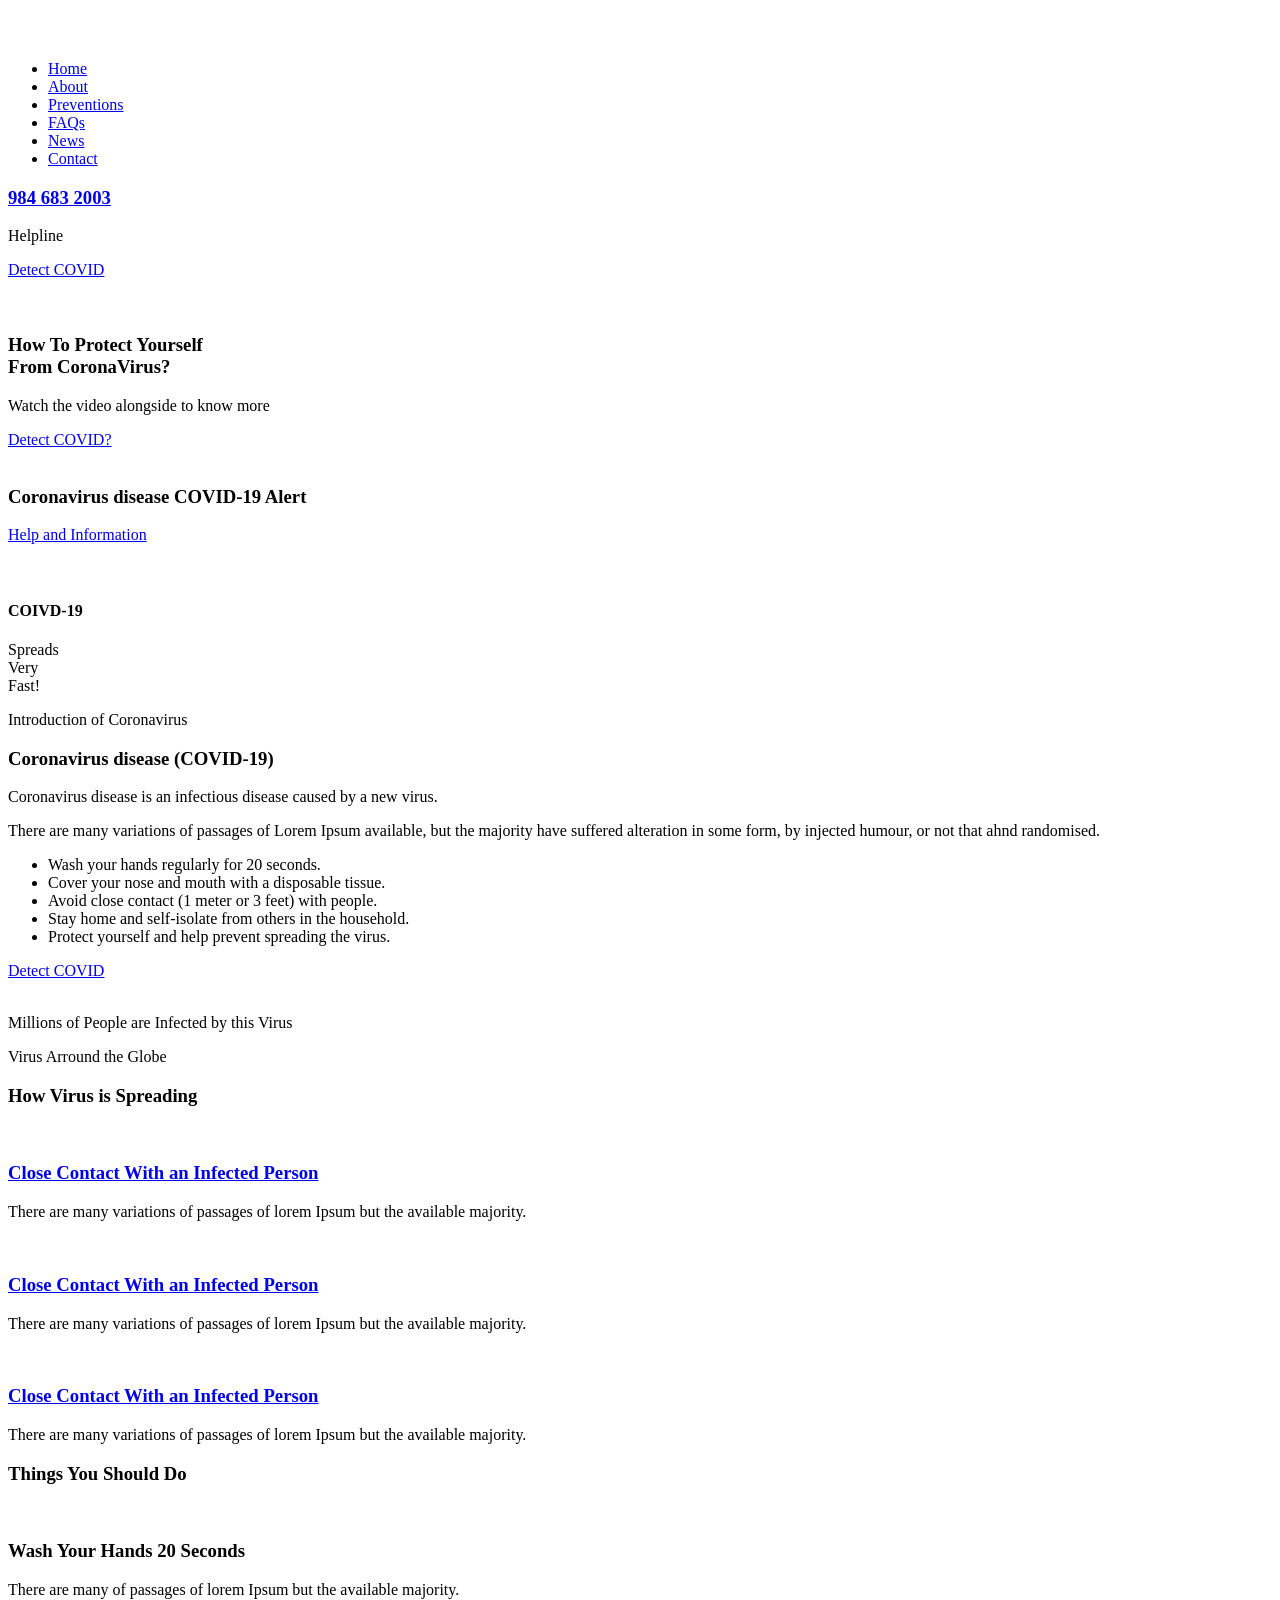
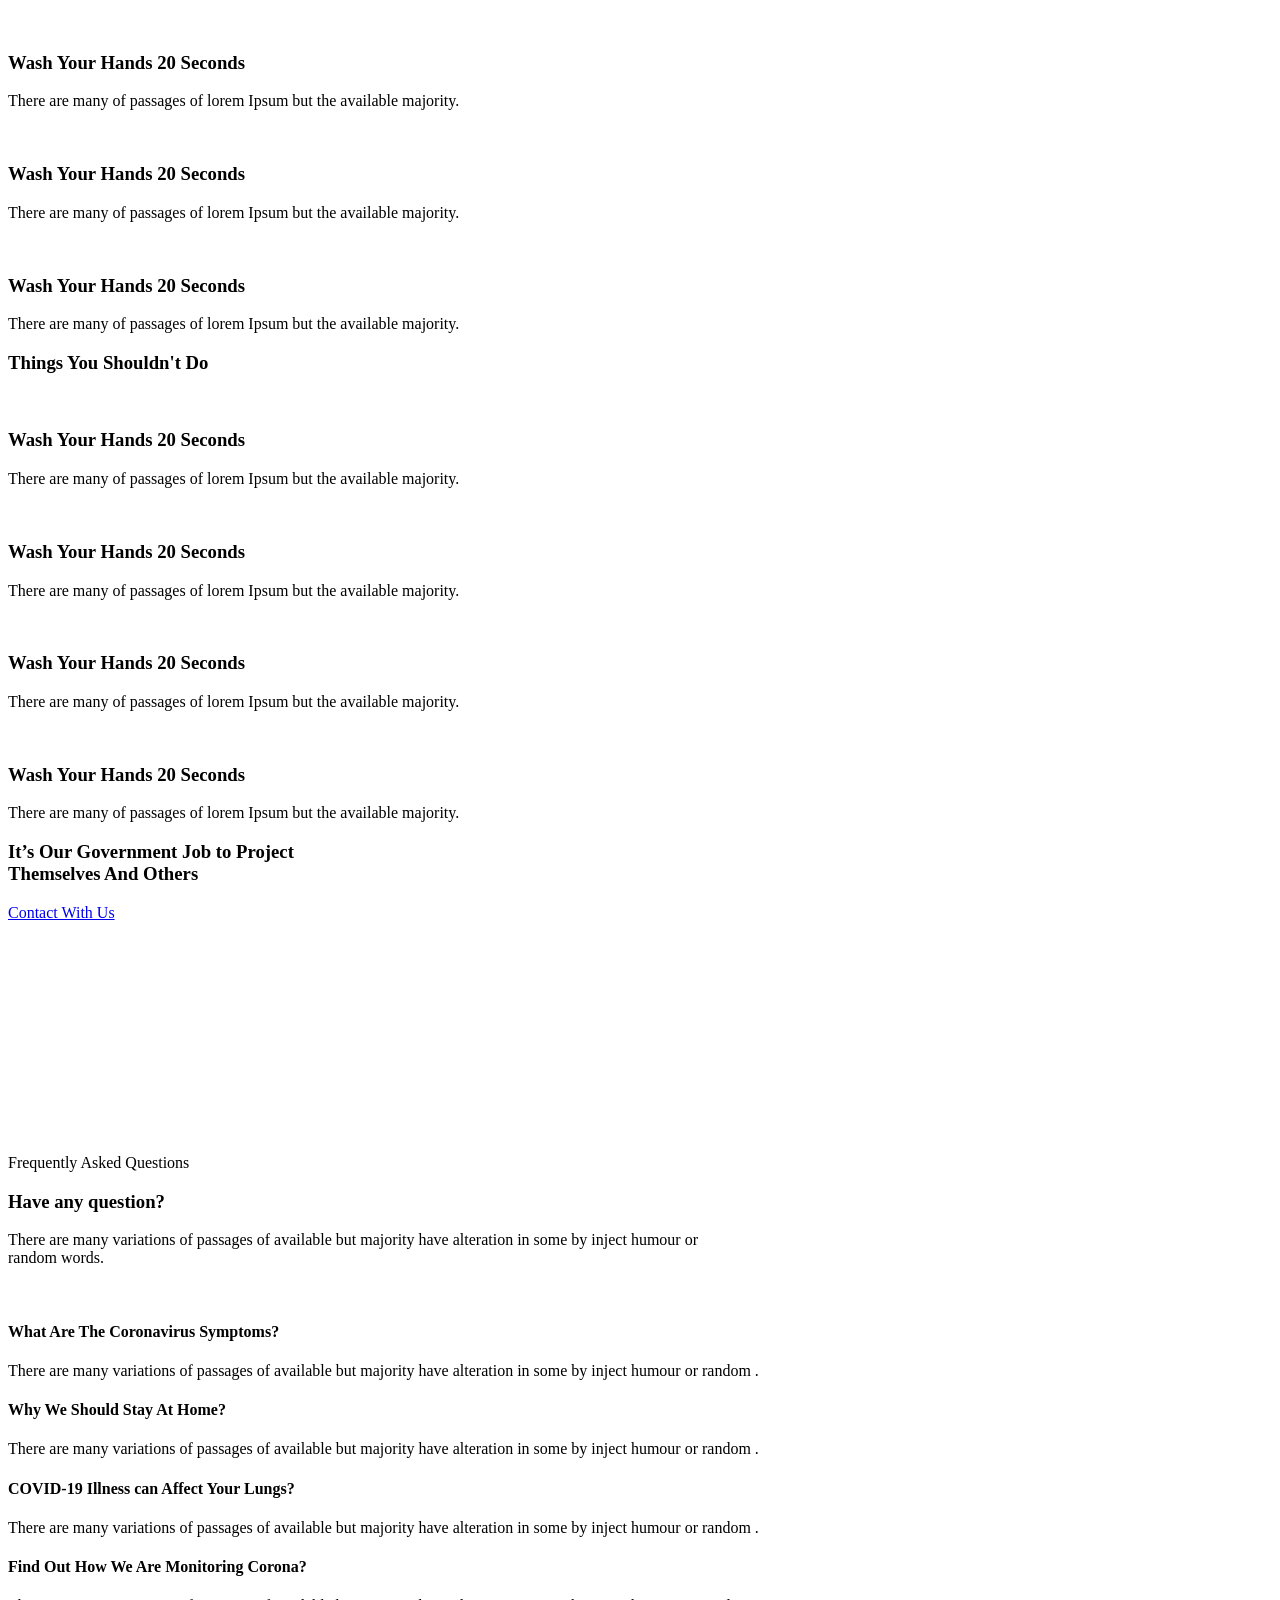
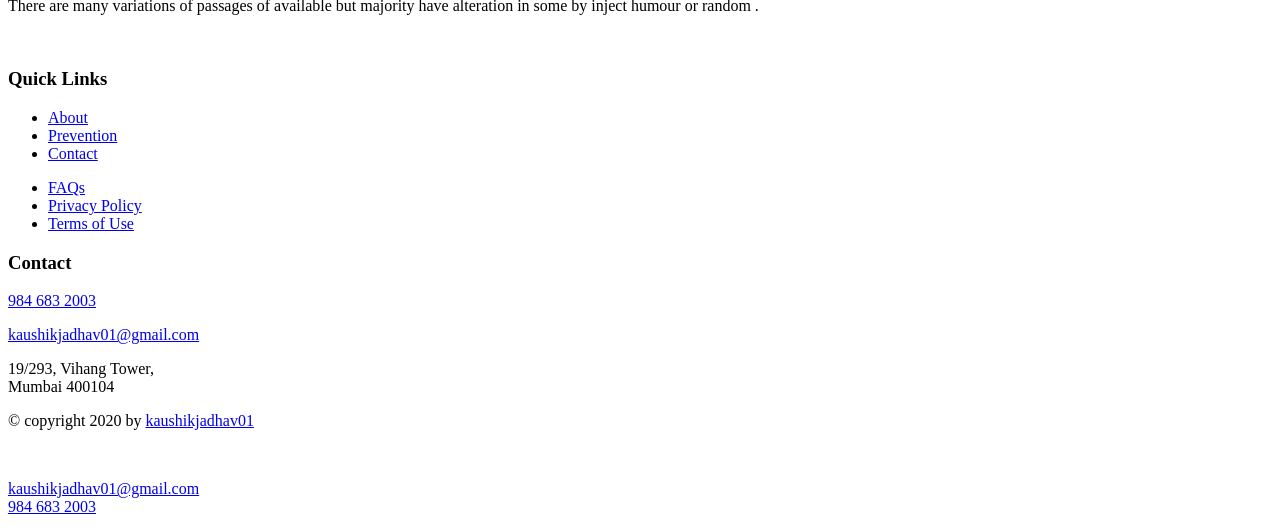
==== flask_app/index.html @ 4eb321a9 "init project" ====
<!DOCTYPE html>
<html lang="en">

<head>
    <meta charset="UTF-8">
    <meta name="viewport" content="width=device-width, initial-scale=1.0">
    <meta http-equiv="X-UA-Compatible" content="ie=edge">
    <title>COVID-19 Detector</title>
    <link rel="apple-touch-icon" sizes="180x180" href="assets/images/favicons/apple-touch-icon.png">
    <link rel="icon" type="image/png" sizes="32x32" href="assets/images/favicons/favicon-32x32.png">
    <link rel="icon" type="image/png" sizes="16x16" href="assets/images/favicons/favicon-16x16.png">
    <link rel="manifest" href="assets/images/favicons/site.webmanifest">

    <!-- plugin scripts -->

    <link href="https://fonts.googleapis.com/css?family=Amatic+SC:400,700%7CBarlow:300,400,500,600,700,800,900%7CPT+Sans:400,700&display=swap" rel="stylesheet">


    <link rel="stylesheet" href="assets/css/animate.min.css">
    <link rel="stylesheet" href="assets/css/bootstrap.min.css">
    <link rel="stylesheet" href="assets/css/owl.carousel.min.css">
    <link rel="stylesheet" href="assets/css/owl.theme.default.min.css">
    <link rel="stylesheet" href="assets/css/magnific-popup.css">
    <link rel="stylesheet" href="assets/css/fontawesome-all.min.css">
    <link rel="stylesheet" href="assets/css/bootstrap-select.min.css">
    <link rel="stylesheet" href="assets/css/jquery.mCustomScrollbar.min.css">
    <link rel="stylesheet" href="assets/css/bootstrap-datepicker.min.css">
    <link rel="stylesheet" href="assets/css/vimns-icons.css">



    <!-- template styles -->
    <link rel="stylesheet" href="assets/css/main.css">
    <link rel="stylesheet" href="assets/css/responsive.css">







</head>

<body>
    <div class="preloader">
        <img src="assets/images/loader.png" class="preloader__image" alt="">
    </div><!-- /.preloader -->
    <div class="page-wrapper">

        <header class="site-header-one">
            <nav class="main-nav__one stricky">
                <div class="container-fluid">
                    <div class="main-nav__logo-box">
                        <a href="index.html">
                            <img width="137" src="assets/images/logo-1-1.png" alt="">
                        </a>
                        <a href="#" class="side-menu__toggler"><i class="fa fa-bars"></i></a>
                    </div><!-- /.main-nav__logo-box -->
                    <div class="main-nav__main-navigation">
                        <ul class=" main-nav__navigation-box">
                            <li class="dropdown">
                                <a href="index.html">Home</a>
                                
                            </li>
                            <li>
                                <a href="about.html">About</a>
                            </li>
                            <li>
                                <a href="prevention.html">Preventions</a>
                            </li>
                            <li>
                                <a href="faqs.html">FAQs</a>
                            </li>

                            <li class="dropdown">
                                <a href="https://news.google.com/search?q=covid">News</a>
                            </li>
                            <li>
                                <a href="contact.html">Contact</a>
                            </li>
                        </ul>
                    </div><!-- /.main-nav__main-navigation -->
                    <div class="main-nav__cta">
                        <div class="main-nav__cta-icon">
                            <i class="vimns-icon-phone"></i>
                        </div><!-- /.main-nav__cta-icon -->
                        <div class="main-nav__cta-content">
                            <h3><a href="tel:666-888-0000">984 683 2003</a></h3>
                            <p>Helpline</p>
                        </div><!-- /.main-nav__cta-content -->
                    </div><!-- /.main-nav__cta -->
                    <div class="main-nav__right">
                        <a href="upload.html" class="main-nav__btn">Detect COVID</a><!-- /.main-nav__btn -->
                    </div><!-- /.main-nav__right -->
                </div><!-- /.container-fluid -->
            </nav><!-- /.main-nav__one -->

        </header><!-- /.site-header-one -->

        <section class="banner-one">
            <img src="assets/images/shapes/banner-bg-shape-1-1.png" alt="" class="banner-one__moc">
            <div class="container">
                <div class="banner-one__video wow fadeInUp" data-wow-animation-duration="1500ms">
                    <img src="assets/images/resources/video-1-1.jpg" alt="">
                    <a href="https://www.youtube.com/watch?v=Xj1nUFFVK1E" class="video-popup banner-one__video-btn"><i class="fa fa-play"></i></a>
                </div><!-- /.banner-one__video -->
                <div class="row">
                    <div class="col-lg-6">
                        <div class="banner-one__content">
                            <h3>How To Protect Yourself <br>
                                From <span>CoronaVirus?</span></h3>
                            <p>Watch the video alongside to know more</p>
                            <a href="upload.html" class="thm-btn banner-one__btn">Detect COVID?</a>
                            <!-- /.thm-btn banner-one__btn -->
                        </div><!-- /.banner-one__content -->
                    </div><!-- /.col-lg-6 -->
                </div><!-- /.row -->
            </div><!-- /.container -->
        </section><!-- /.banner-one -->

        <section class="cta-three">
            <img src="assets/images/shapes/about-bg-1-1.png" class="cta-three__bg" alt="">
            <div class="container">
                <div class="inner-container">
                    <div class="cta-three__icon">
                        <i class="vimns-icon-alert"></i>
                    </div><!-- /.cta-three__icon -->
                    <div class="cta-three__content">
                        <h3>Coronavirus disease COVID-19 Alert</h3>
                        <div class="cta-three__btn-block">
                            <a href="contact.html" class="cta-three__btn">Help and Information</a><!-- /.cta-three__btn -->
                        </div><!-- /.cta-three__btn-block -->
                    </div><!-- /.cta-three__content -->
                </div><!-- /.inner-container -->
            </div><!-- /.container -->
        </section><!-- /.cta-three -->

        <section class="about-one">
            <img src="assets/images/shapes/virus-shape-1-1.png" class="about-one__virus" alt="">
            <div class="container">
                <div class="inner-container">
                    <div class="row">
                        <div class="col-lg-6">
                            <div class="about-one__images wow fadeInLeft" data-wow-animation-duration="1500ms">
                                <img src="assets/images/resources/about-1-1.jpg" alt="">
                                <img src="assets/images/resources/about-1-2.jpg" alt="">
                                <a href="href=https://www.youtube.com/watch?v=Xj1nUFFVK1E" class="about-one__video-btn video-popup"><i class="fa fa-play"></i></a>
                                <!-- /.about-one__video-btn video-popup -->
                            </div><!-- /.about-one__images -->
                            <div class="about-one__fact-wrap">
                                <div class="about-one__fact">
                                    <div class="about-one__fact-icon">
                                        <i class="vimns-icon-mask"></i>
                                    </div><!-- /.about-one__fact-icon -->
                                    <div class="about-one__fact-content">
                                        <h4>COIVD-19</h4>
                                        <p>Spreads <br> Very <br> Fast!</p>
                                    </div><!-- /.about-one__fact-content -->
                                </div><!-- /.about-one__fact -->
                            </div><!-- /.about-one__fact-wrap -->
                        </div><!-- /.col-lg-6 -->
                        <div class="col-lg-6">
                            <div class="about-one__content">
                                <div class="block-title text-left">
                                    <p>Introduction of Coronavirus </p>
                                    <h3>Coronavirus disease (COVID-19)</h3>
                                </div><!-- /.block-title -->
                                <div class="about-one__icon-box">
                                    <div class="about-one__icon">
                                        <i class="vimns-icon-virus"></i>
                                    </div><!-- /.about-one__icon -->
                                    <div class="about-one__icon-content">
                                        <p>Coronavirus disease is an infectious disease caused by a new virus.</p>
                                    </div><!-- /.about-one__icon-content -->
                                </div><!-- /.about-one__icon-box -->
                                <p>There are many variations of passages of Lorem Ipsum available, but the majority have
                                    suffered alteration in some form, by injected humour, or not that ahnd randomised.</p>

                                <ul class="list-unstyled about-one__list">
                                    <li><i class="vimns-icon-tick"></i> Wash your hands regularly for 20 seconds.</li>
                                    <li><i class="vimns-icon-tick"></i> Cover your nose and mouth with a disposable tissue.</li>
                                    <li><i class="vimns-icon-tick"></i> Avoid close contact (1 meter or 3 feet) with people.
                                    </li>
                                    <li><i class="vimns-icon-tick"></i> Stay home and self-isolate from others in the household.
                                    </li>
                                    <li><i class="vimns-icon-tick"></i> Protect yourself and help prevent spreading the virus.
                                    </li>
                                </ul><!-- /.list-unstyled about-one__list -->
                                <a href="upload.html" class="thm-btn about-one__btn">Detect COVID</a><!-- /.thm-btn about-one__btn -->
                            </div><!-- /.about-one__content -->
                        </div><!-- /.col-lg-6 -->
                    </div><!-- /.row -->
                </div><!-- /.inner-container -->
            </div><!-- /.container -->
        </section><!-- /.about-one -->

        <section class="funfact-one">
            <div class="container">
                <img src="assets/images/shapes/funfact-virus-1-1.png" class="funfact-one__virus-1" alt="">
                <img src="assets/images/shapes/funfact-virus-1-2.png" class="funfact-one__virus-2" alt="">
                <!-- <h3><span class="counter"></span></h3> -->
                <p>Millions of People are Infected by this Virus<p>
            </div><!-- /.container -->
        </section><!-- /.funfact-one -->

        <section class="service-one">
            <div class="container">
                <div class="block-title text-center">
                    <p>Virus Arround the Globe </p>
                    <h3>How Virus is Spreading</h3>
                </div><!-- /.block-title -->

                <div class="row no-gutters">
                    <div class="col-lg-4 wow fadeInLeft" data-wow-animation-duration="1500ms">
                        <div class="service-one__single">
                            <div class="service-one__inner">
                                <div class="service-one__image">
                                    <img src="assets/images/shapes/service-i-1.png" alt="">
                                </div><!-- /.service-one__image -->
                                <div class="service-one__content">
                                    <h3><a href="#">Close Contact With an Infected Person </a></h3>
                                    <p> There are many variations of passages of lorem Ipsum but the available majority. </p>
                                    <a href="#" class="service-one__link"><i class="vimns-icon-front"></i></a>
                                    <!-- /.service-one__link -->
                                </div><!-- /.service-one__content -->
                            </div><!-- /.service-one__inner -->

                        </div><!-- /.service-one__single -->
                    </div><!-- /.col-lg-4 -->
                    <div class="col-lg-4 wow fadeInUp" data-wow-animation-duration="1500ms">
                        <div class="service-one__single">
                            <div class="service-one__inner">
                                <div class="service-one__image">
                                    <img src="assets/images/shapes/service-i-2.png" alt="">
                                </div><!-- /.service-one__image -->
                                <div class="service-one__content">
                                    <h3><a href="#">Close Contact With an Infected Person </a></h3>
                                    <p> There are many variations of passages of lorem Ipsum but the available majority. </p>
                                    <a href="#" class="service-one__link"><i class="vimns-icon-front"></i></a>
                                    <!-- /.service-one__link -->
                                </div><!-- /.service-one__content -->
                            </div><!-- /.service-one__inner -->

                        </div><!-- /.service-one__single -->
                    </div><!-- /.col-lg-4 -->
                    <div class="col-lg-4 wow fadeInRight" data-wow-animation-duration="1500ms">
                        <div class="service-one__single">
                            <div class="service-one__inner">
                                <div class="service-one__image">
                                    <img src="assets/images/shapes/service-i-3.png" alt="">
                                </div><!-- /.service-one__image -->
                                <div class="service-one__content">
                                    <h3><a href="#">Close Contact With an Infected Person </a></h3>
                                    <p> There are many variations of passages of lorem Ipsum but the available majority. </p>
                                    <a href="#" class="service-one__link"><i class="vimns-icon-front"></i></a>
                                    <!-- /.service-one__link -->
                                </div><!-- /.service-one__content -->
                            </div><!-- /.service-one__inner -->

                        </div><!-- /.service-one__single -->
                    </div><!-- /.col-lg-4 -->
                </div><!-- /.row -->
            </div><!-- /.container -->
        </section><!-- /.service-one -->

        <section class="prevention-one prevention-one__home-1">
            <div class="container">
                <div class="row">
                    <div class="col-lg-6">
                        <div class="prevention-one__box">
                            <div class="prevention-one__box-top">
                                <h3>Things You Should Do</h3>
                            </div><!-- /.prevention-one__box-top -->
                            <div class="prevention-one__box-bottom">
                                <div class="prevention-one__single">
                                    <div class="prevention-one__icon">
                                        <div class="prevention-one__icon-inner">
                                            <img src="assets/images/shapes/should-do-i-1-1.png" alt="">
                                        </div><!-- /.prevention-one__icon-inner -->
                                    </div><!-- /.prevention-one__icon -->
                                    <div class="prevention-one__content">
                                        <h3>Wash Your Hands 20 Seconds </h3>
                                        <p>There are many of passages of lorem Ipsum but the available majority.</p>
                                    </div><!-- /.prevention-one__content -->
                                </div><!-- /.prevention-one__single -->

                                <div class="prevention-one__single">
                                    <div class="prevention-one__icon">
                                        <div class="prevention-one__icon-inner">
                                            <img src="assets/images/shapes/should-do-i-1-2.png" alt="">
                                        </div><!-- /.prevention-one__icon-inner -->
                                    </div><!-- /.prevention-one__icon -->
                                    <div class="prevention-one__content">
                                        <h3>Wash Your Hands 20 Seconds </h3>
                                        <p>There are many of passages of lorem Ipsum but the available majority.</p>
                                    </div><!-- /.prevention-one__content -->
                                </div><!-- /.prevention-one__single -->

                                <div class="prevention-one__single">
                                    <div class="prevention-one__icon">
                                        <div class="prevention-one__icon-inner">
                                            <img src="assets/images/shapes/should-do-i-1-3.png" alt="">
                                        </div><!-- /.prevention-one__icon-inner -->
                                    </div><!-- /.prevention-one__icon -->
                                    <div class="prevention-one__content">
                                        <h3>Wash Your Hands 20 Seconds </h3>
                                        <p>There are many of passages of lorem Ipsum but the available majority.</p>
                                    </div><!-- /.prevention-one__content -->
                                </div><!-- /.prevention-one__single -->
                                <div class="prevention-one__single">
                                    <div class="prevention-one__icon">
                                        <div class="prevention-one__icon-inner">
                                            <img src="assets/images/shapes/should-do-i-1-4.png" alt="">
                                        </div><!-- /.prevention-one__icon-inner -->
                                    </div><!-- /.prevention-one__icon -->
                                    <div class="prevention-one__content">
                                        <h3>Wash Your Hands 20 Seconds </h3>
                                        <p>There are many of passages of lorem Ipsum but the available majority.</p>
                                    </div><!-- /.prevention-one__content -->
                                </div><!-- /.prevention-one__single -->
                            </div><!-- /.prevention-one__box-bottom -->
                        </div><!-- /.prevention-one__box -->
                    </div><!-- /.col-lg-6 -->
                    <div class="col-lg-6">
                        <div class="prevention-one__box">
                            <div class="prevention-one__box-top">
                                <h3>Things You Shouldn't Do</h3>
                            </div><!-- /.prevention-one__box-top -->
                            <div class="prevention-one__box-bottom">
                                <div class="prevention-one__single">
                                    <div class="prevention-one__icon">
                                        <div class="prevention-one__icon-inner">
                                            <img src="assets/images/shapes/should-no-i-1-1.png" alt="">
                                        </div><!-- /.prevention-one__icon-inner -->
                                    </div><!-- /.prevention-one__icon -->
                                    <div class="prevention-one__content">
                                        <h3>Wash Your Hands 20 Seconds </h3>
                                        <p>There are many of passages of lorem Ipsum but the available majority.</p>
                                    </div><!-- /.prevention-one__content -->
                                </div><!-- /.prevention-one__single -->

                                <div class="prevention-one__single">
                                    <div class="prevention-one__icon">
                                        <div class="prevention-one__icon-inner">
                                            <img src="assets/images/shapes/should-no-i-1-2.png" alt="">
                                        </div><!-- /.prevention-one__icon-inner -->
                                    </div><!-- /.prevention-one__icon -->
                                    <div class="prevention-one__content">
                                        <h3>Wash Your Hands 20 Seconds </h3>
                                        <p>There are many of passages of lorem Ipsum but the available majority.</p>
                                    </div><!-- /.prevention-one__content -->
                                </div><!-- /.prevention-one__single -->

                                <div class="prevention-one__single">
                                    <div class="prevention-one__icon">
                                        <div class="prevention-one__icon-inner">
                                            <img src="assets/images/shapes/should-no-i-1-3.png" alt="">
                                        </div><!-- /.prevention-one__icon-inner -->
                                    </div><!-- /.prevention-one__icon -->
                                    <div class="prevention-one__content">
                                        <h3>Wash Your Hands 20 Seconds </h3>
                                        <p>There are many of passages of lorem Ipsum but the available majority.</p>
                                    </div><!-- /.prevention-one__content -->
                                </div><!-- /.prevention-one__single -->
                                <div class="prevention-one__single">
                                    <div class="prevention-one__icon">
                                        <div class="prevention-one__icon-inner">
                                            <img src="assets/images/shapes/should-no-i-1-4.png" alt="">
                                        </div><!-- /.prevention-one__icon-inner -->
                                    </div><!-- /.prevention-one__icon -->
                                    <div class="prevention-one__content">
                                        <h3>Wash Your Hands 20 Seconds </h3>
                                        <p>There are many of passages of lorem Ipsum but the available majority.</p>
                                    </div><!-- /.prevention-one__content -->
                                </div><!-- /.prevention-one__single -->
                            </div><!-- /.prevention-one__box-bottom -->
                        </div><!-- /.prevention-one__box -->
                    </div><!-- /.col-lg-6 -->
                </div><!-- /.row -->
            </div><!-- /.container -->
        </section><!-- /.prevention-one -->

        <section class="cta-two wow fadeInUp" data-wow-animation-duration="1500ms" style="background-image: url(assets/images/background/cta-bg-1-1.jpg);">
            <div class="container">
                <h3>It’s Our Government Job to Project <br>
                    Themselves And Others</h3>
                <a href="contact.html" class="thm-btn cta-two__btn">Contact With Us</a><!-- /.thm-btn cta-two__btn -->
            </div><!-- /.container -->
        </section><!-- /.cta-two -->


        
        <div class="brand-one">
            <img src="assets/images/shapes/virus-shape-1-2.png" class="brand-one__shape" alt="">
            <div class="container">
                <div class="brand-one__carousel owl-theme owl-carousel thm__owl-carousel" data-options='{"nav": false, "autoplay": true, "autoplayTimeout": 5000, "smartSpeed": 700, "dots": false, "margin": 140, "responsive": { "0": { "items": 2, "margin": 20 }, "480": { "items": 2, "margin": 20 }, "767": { "items": 3, "margin": 20 }, "991": { "items": 4, "margin": 40 }, "1199": { "items": 5 } }}'>
                    <div class="item">
                        <img src="assets/images/brand/blog-1-1.jpg" alt="">
                    </div><!-- /.item -->
                    <div class="item">
                        <img src="assets/images/brand/blog-1-2.jpg" alt="">
                    </div><!-- /.item -->
                    <div class="item">
                        <img src="assets/images/brand/blog-1-3.jpg" alt="">
                    </div><!-- /.item -->
                    <div class="item">
                        <img src="assets/images/brand/blog-1-4.jpg" alt="">
                    </div><!-- /.item -->
                    <div class="item">
                        <img src="assets/images/brand/blog-1-5.jpg" alt="">
                    </div><!-- /.item -->
                    <div class="item">
                        <img src="assets/images/brand/blog-1-6.jpg" alt="">
                    </div><!-- /.item -->
                    <div class="item">
                        <img src="assets/images/brand/blog-1-1.jpg" alt="">
                    </div><!-- /.item -->
                    <div class="item">
                        <img src="assets/images/brand/blog-1-2.jpg" alt="">
                    </div><!-- /.item -->
                    <div class="item">
                        <img src="assets/images/brand/blog-1-3.jpg" alt="">
                    </div><!-- /.item -->
                    <div class="item">
                        <img src="assets/images/brand/blog-1-4.jpg" alt="">
                    </div><!-- /.item -->
                </div><!-- /.brand-one__carousel owl-theme owl-carousel thm__owl-carousel -->
            </div><!-- /.container -->
        </div><!-- /.brand-one -->

        <section class="faq-one faq-one__home-one">
            <img src="assets/images/shapes/virus-shape-1-3.png" class="faq-one__virus" alt="">
            <div class="container">
                <div class="row">
                    <div class="col-lg-5">
                        <div class="faq-one__block">
                            <div class="block-title text-left">
                                <p>Frequently Asked Questions </p>
                                <h3>Have any question?</h3>
                            </div><!-- /.block-title -->
                            <p>There are many variations of passages of available but majority have alteration in some by inject
                                humour or <br> random words. </p>
                            <img src="assets/images/resources/faq-1-1.jpg" alt="">
                        </div><!-- /.faq-one__block -->
                    </div><!-- /.col-lg-5 -->
                    <div class="col-lg-7">
                        <div class="accrodion-grp" data-grp-name="faq-one-accrodion">
                            <div class="accrodion active">
                                <div class="accrodion-title">
                                    <h4>What Are The Coronavirus Symptoms?</h4>
                                </div>
                                <div class="accrodion-content">
                                    <div class="inner">
                                        <p>There are many variations of passages of available but majority have alteration in
                                            some by inject humour or random . </p>
                                    </div><!-- /.inner -->
                                </div>
                            </div>
                            <div class="accrodion ">
                                <div class="accrodion-title">
                                    <h4>Why We Should Stay At Home?</h4>
                                </div>
                                <div class="accrodion-content">
                                    <div class="inner">
                                        <p>There are many variations of passages of available but majority have alteration in
                                            some by inject humour or random . </p>
                                    </div><!-- /.inner -->
                                </div>
                            </div>
                            <div class="accrodion ">
                                <div class="accrodion-title">
                                    <h4>COVID-19 Illness can Affect Your Lungs?</h4>
                                </div>
                                <div class="accrodion-content">
                                    <div class="inner">
                                        <p>There are many variations of passages of available but majority have alteration in
                                            some by inject humour or random . </p>
                                    </div><!-- /.inner -->
                                </div>
                            </div>
                            <div class="accrodion ">
                                <div class="accrodion-title">
                                    <h4>Find Out How We Are Monitoring Corona?</h4>
                                </div>
                                <div class="accrodion-content">
                                    <div class="inner">
                                        <p>There are many variations of passages of available but majority have alteration in
                                            some by inject humour or random . </p>
                                    </div><!-- /.inner -->
                                </div>
                            </div>

                        </div>
                    </div><!-- /.col-lg-7 -->

                </div><!-- /.row -->
            </div><!-- /.container -->
        </section><!-- /.faq-one faq-one__home-one -->

        
        
        <footer class="site-footer-one site-footer-one__home-one">

            <div class="site-footer-one__upper">
                <div class="container">
                    <div class="row">
                        <div class="col-lg-4">
                            <div class="footer-widget footer-widget__about">
                                <a href="index.html" class="footer-widget__logo">
                                    <img width="137" src="assets/images/loader.png" alt="">
                                </a>
                                <p></p>
                            </div><!-- /.footer-widget footer-widget__about -->
                        </div><!-- /.col-lg-4 -->
                        <div class="col-lg-3">
                            <div class="footer-widget footer-widget__links">
                                <h3 class="footer-widget__title">Quick Links</h3><!-- /.footer-widget__title -->
                                <div class="footer-widget__links-wrap">
                                    <ul class="list-unstyled footer-widget__links-list">
                                        <li><a href="about.html">About</a></li>
                                        
                                        <li><a href="prevention.html">Prevention</a></li>
                                        <li><a href="contact.html">Contact</a></li>
                                    </ul><!-- /.list-unstyled -->
                                    <ul class="list-unstyled footer-widget__links-list">
                                        <li><a href="faqs.html">FAQs</a></li>
                                        <li><a href="about.html">Privacy Policy</a></li>
                                        <li><a href="about.html">Terms of Use</a></li>
                                    </ul><!-- /.list-unstyled -->
                                </div><!-- /.footer-widget__links-wrap -->

                            </div><!-- /.footer-widget footer-widget__about -->
                        </div><!-- /.col-lg-3 -->
                        <div class="col-lg-3">
                            <div class="footer-widget footer-widget__contact">
                                <h3 class="footer-widget__title">Contact</h3><!-- /.footer-widget__title -->
                                <p><a href="tel:888-999-0000">984 683 2003</a></p>
                                <p><a href="kaushikjadhav01@gmail.com">kaushikjadhav01@gmail.com</a> </p>
                                <p>19/293, Vihang Tower, <br> Mumbai 400104</p>
                            </div><!-- /.footer-widget footer-widget__contact -->
                        </div><!-- /.col-lg-3 -->
                        <div class="col-lg-2 d-flex">
                            <div class="footer-widget my-auto">
                                <div class="footer-widget__social">
                                    <a href="#" class="fab fa-facebook-square" href="https://www.facebook.com/"></a>
                                    <a href="#" class="fab fa-twitter" href="https://www.twitter.com/"></a>
                                    <a href="#" class="fab fa-instagram" href="https://www.instagram.com/"></a>
                                    <a href="#" class="fab fa-pinterest-p" href="https://www.pinterest.com/"></a>
                                </div><!-- /.footer-widget__social -->
                            </div><!-- /.footer-widget -->
                        </div><!-- /.col-lg-2 -->
                    </div><!-- /.row -->
                </div><!-- /.container -->
            </div><!-- /.site-footer-one__upper -->
            <div class="site-footer-one__bottom">
                <div class="container">
                    <p>© copyright 2020 by <a href="#">kaushikjadhav01</a></p>
                </div><!-- /.container -->
            </div><!-- /.site-footer-one__bottom -->
        </footer><!-- /.site-footer-one -->
    </div><!-- /.page-wrapper -->


    <a href="#" data-target="html" class="scroll-to-target scroll-to-top"><i class="fa fa-angle-up"></i></a>


    <div class="side-menu__block">


        <div class="side-menu__block-overlay custom-cursor__overlay">
            <div class="cursor"></div>
            <div class="cursor-follower"></div>
        </div><!-- /.side-menu__block-overlay -->
        <div class="side-menu__block-inner ">
            <div class="side-menu__top justify-content-end">

                <a href="#" class="side-menu__toggler side-menu__close-btn"><img src="assets/images/shapes/close-1-1.png" alt=""></a>
            </div><!-- /.side-menu__top -->


            <nav class="mobile-nav__container">
                <!-- content is loading via js -->
            </nav>
            <div class="side-menu__sep"></div><!-- /.side-menu__sep -->
            <div class="side-menu__content">
                <p></p>
                <p><a href="mailto:kaushikjadhav01@gmail.com">kaushikjadhav01@gmail.com</a> <br> <a href="tel:888-999-0000">984 683 2003</a></p>
                <div class="side-menu__social">
                    <a href="#" class="fab fa-facebook-square" href="https://www.facebook.com/"></a>
                                    <a href="#" class="fab fa-twitter" href="https://www.twitter.com/"></a>
                                    <a href="#" class="fab fa-instagram" href="https://www.instagram.com/"></a>
                                    <a href="#" class="fab fa-pinterest-p" href="https://www.pinterest.com/"></a>
                </div>
            </div><!-- /.side-menu__content -->
        </div><!-- /.side-menu__block-inner -->
    </div><!-- /.side-menu__block -->



    <script src="assets/js/jquery.min.js"></script>
    <script src="assets/js/bootstrap.bundle.min.js"></script>
    <script src="assets/js/owl.carousel.min.js"></script>
    <script src="assets/js/waypoints.min.js"></script>
    <script src="assets/js/jquery.counterup.min.js"></script>
    <script src="assets/js/TweenMax.min.js"></script>
    <script src="assets/js/wow.js"></script>
    <script src="assets/js/jquery.magnific-popup.min.js"></script>
    <script src="assets/js/jquery.ajaxchimp.min.js"></script>
    <script src="assets/js/jquery.validate.min.js"></script>
    <script src="assets/js/bootstrap-select.min.js"></script>
    <script src="assets/js/jquery.mCustomScrollbar.concat.min.js"></script>
    <script src="assets/js/bootstrap-datepicker.min.js"></script>
    <script src="assets/js/isotope.js"></script>

    <!-- template scripts -->
    <script src="assets/js/theme.js"></script>
    <script src="assets/js/testimonials-owl.carousel.config.js"></script>
</body>

</html>
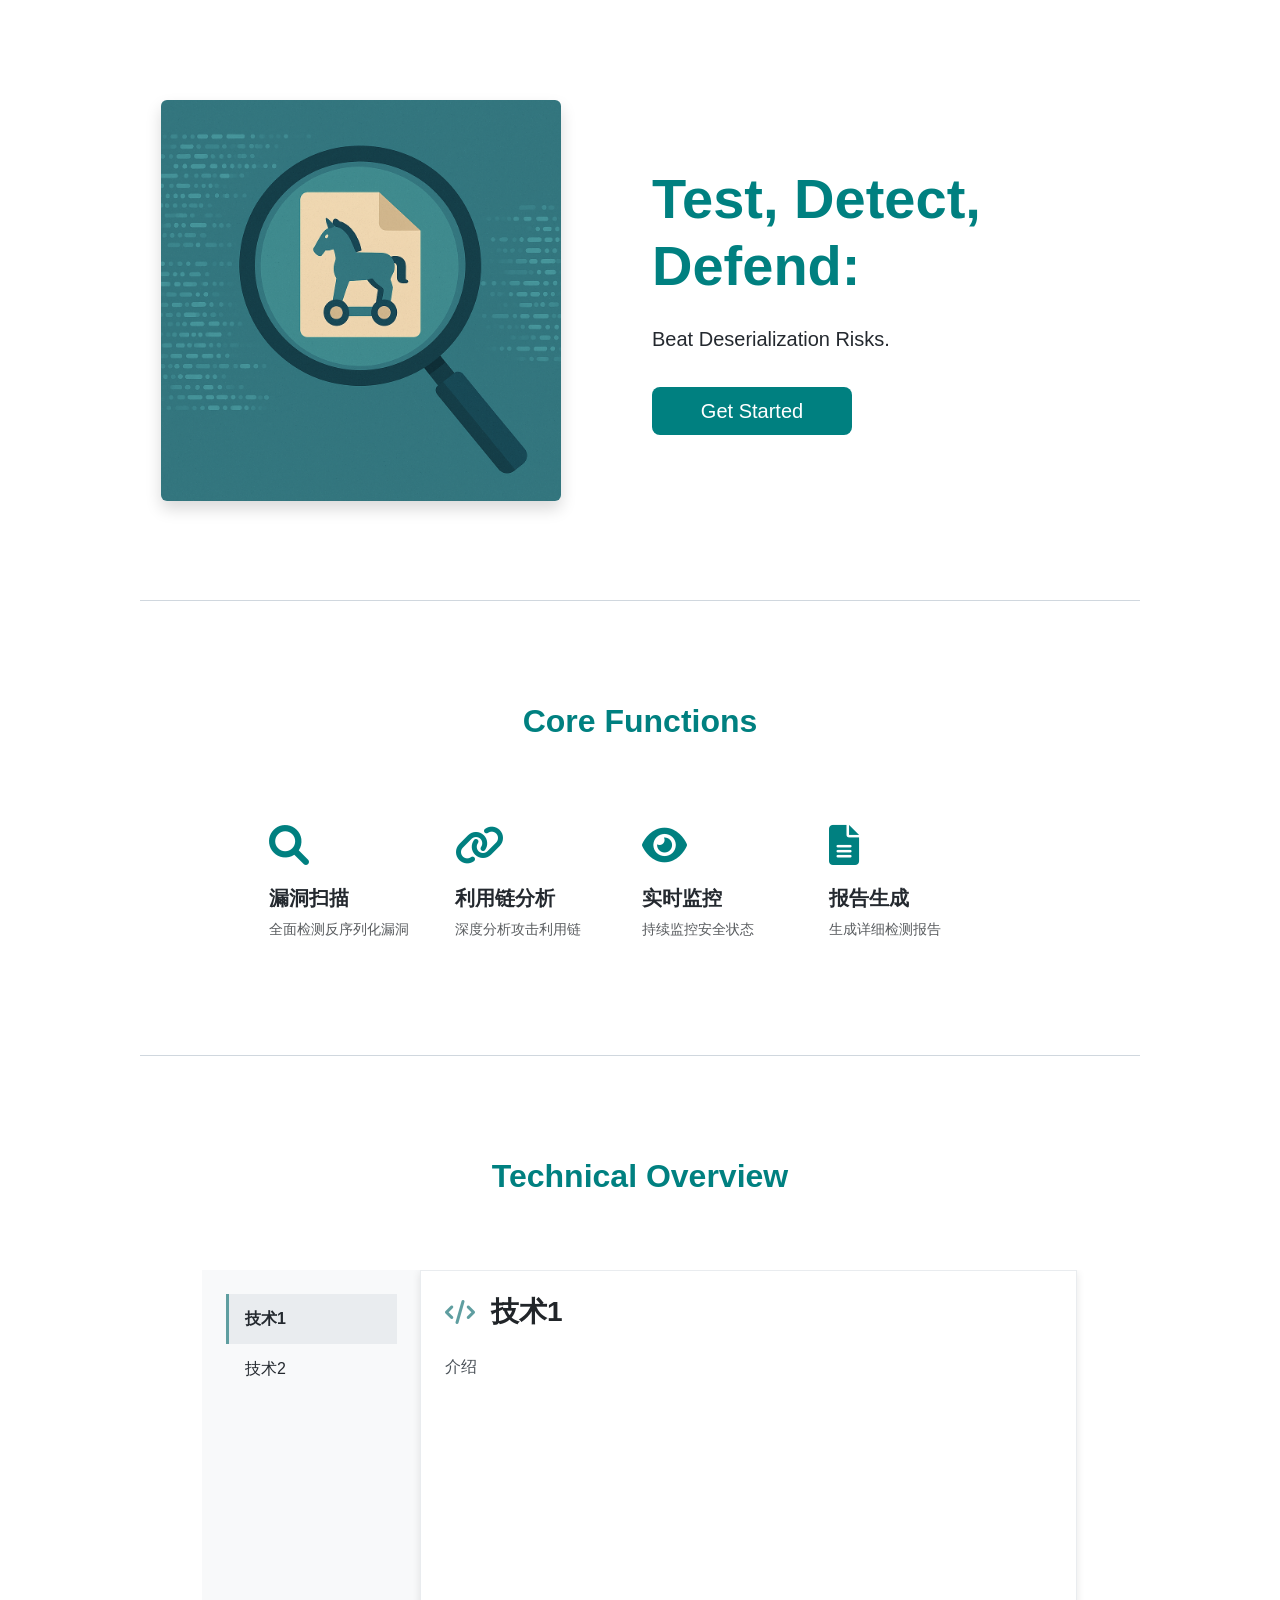
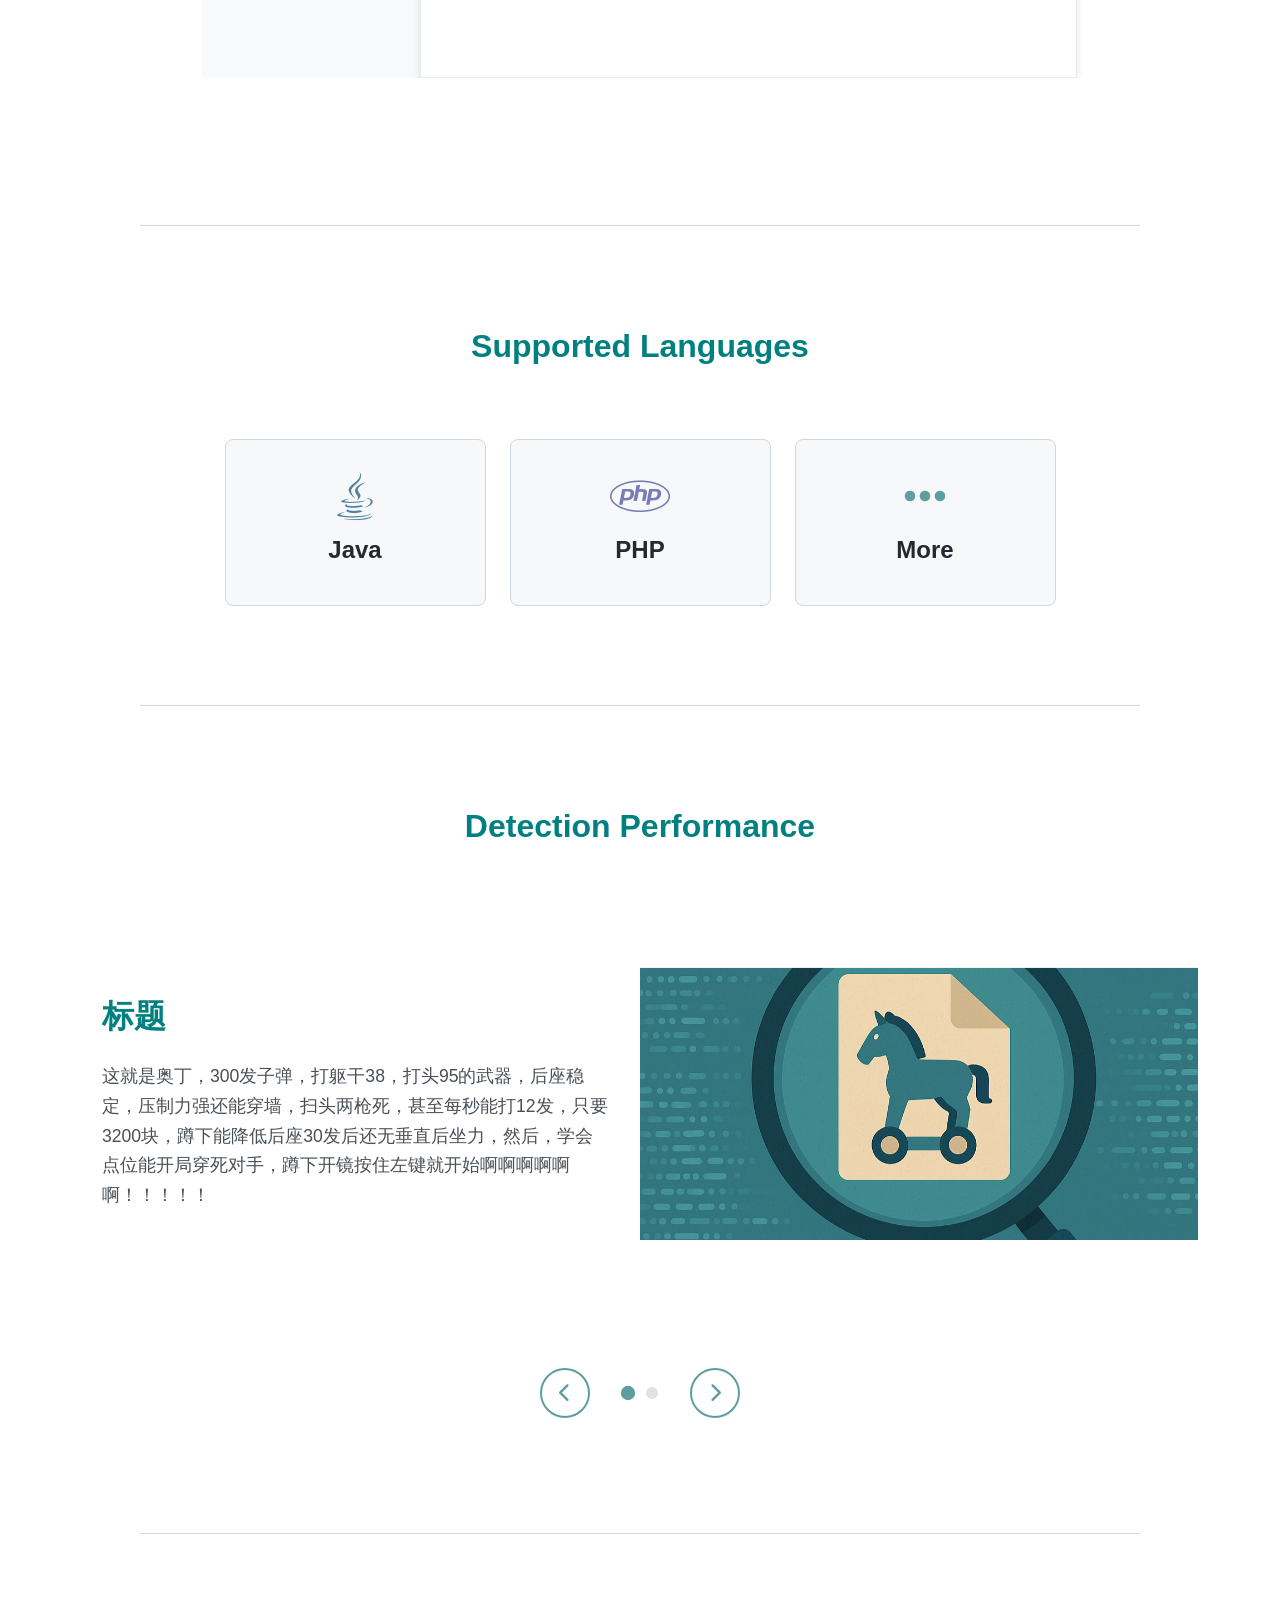
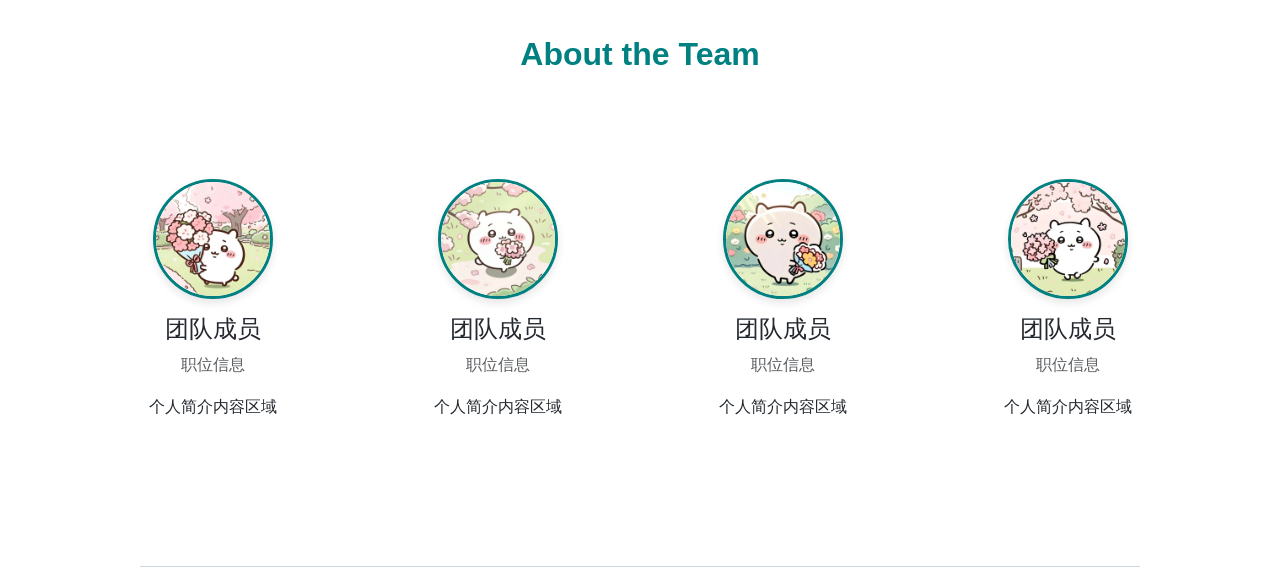
==== commit 4e9f304d: "index页面" ====
--- a/flask_app/index.html
+++ b/flask_app/index.html
@@ -1,620 +1,312 @@
 <!DOCTYPE html>
-<html lang="en">
-
+<html lang="zh-CN">
 <head>
     <meta charset="UTF-8">
     <meta name="viewport" content="width=device-width, initial-scale=1.0">
-    <meta http-equiv="X-UA-Compatible" content="ie=edge">
-    <title>COVID-19 Detector</title>
-    <link rel="apple-touch-icon" sizes="180x180" href="assets/images/favicons/apple-touch-icon.png">
-    <link rel="icon" type="image/png" sizes="32x32" href="assets/images/favicons/favicon-32x32.png">
-    <link rel="icon" type="image/png" sizes="16x16" href="assets/images/favicons/favicon-16x16.png">
-    <link rel="manifest" href="assets/images/favicons/site.webmanifest">
-
-    <!-- plugin scripts -->
-
-    <link href="https://fonts.googleapis.com/css?family=Amatic+SC:400,700%7CBarlow:300,400,500,600,700,800,900%7CPT+Sans:400,700&display=swap" rel="stylesheet">
-
-
-    <link rel="stylesheet" href="assets/css/animate.min.css">
-    <link rel="stylesheet" href="assets/css/bootstrap.min.css">
-    <link rel="stylesheet" href="assets/css/owl.carousel.min.css">
-    <link rel="stylesheet" href="assets/css/owl.theme.default.min.css">
-    <link rel="stylesheet" href="assets/css/magnific-popup.css">
-    <link rel="stylesheet" href="assets/css/fontawesome-all.min.css">
-    <link rel="stylesheet" href="assets/css/bootstrap-select.min.css">
-    <link rel="stylesheet" href="assets/css/jquery.mCustomScrollbar.min.css">
-    <link rel="stylesheet" href="assets/css/bootstrap-datepicker.min.css">
-    <link rel="stylesheet" href="assets/css/vimns-icons.css">
-
-
-
-    <!-- template styles -->
-    <link rel="stylesheet" href="assets/css/main.css">
-    <link rel="stylesheet" href="assets/css/responsive.css">
-
-
-
-
-
-
-
+    <title>反序列化漏洞利用链检测系统</title>
+    <link href="https://cdn.jsdelivr.net/npm/bootstrap@5.1.3/dist/css/bootstrap.min.css" rel="stylesheet">
+    <link href="https://cdnjs.cloudflare.com/ajax/libs/font-awesome/6.0.0/css/all.min.css" rel="stylesheet">
+    <link rel="stylesheet" href="assets/css/style.css">
+    <link rel="stylesheet" href="assets/css/seamless-slider.css">
+    <link rel="stylesheet" href="assets/css/tech-intro.css">
 </head>
-
 <body>
-    <div class="preloader">
-        <img src="assets/images/loader.png" class="preloader__image" alt="">
-    </div><!-- /.preloader -->
-    <div class="page-wrapper">
-
-        <header class="site-header-one">
-            <nav class="main-nav__one stricky">
-                <div class="container-fluid">
-                    <div class="main-nav__logo-box">
-                        <a href="index.html">
-                            <img width="137" src="assets/images/logo-1-1.png" alt="">
+    <!-- 系统简介 -->
+    <section class="section">
+        <div class="container">
+            <div class="row align-items-center">
+                <div class="col-lg-6 d-flex justify-content-center ps-lg-4">
+                    <img src="assets/images/1.png" alt="反序列化漏洞检测系统" class="img-fluid rounded shadow w-75">
+                </div>
+
+                <div class="col-lg-6 d-flex align-items-center">
+                    <div class="text-center text-lg-start">
+                        <h2 class="display-4 fw-bold mb-4" style="color: var(--primary-blue);">
+                            Test, Detect, Defend:
+                        </h2>
+                        <p class="lead fs-5" style="color: var(--text-dark);">
+                            Beat Deserialization Risks.
+                        </p>
+                        <a href="Analysis.html" class="btn btn-lg mt-3" style="width: 200px; background-color: var(--primary-blue); color: white;">
+                            Get Started
                         </a>
-                        <a href="#" class="side-menu__toggler"><i class="fa fa-bars"></i></a>
-                    </div><!-- /.main-nav__logo-box -->
-                    <div class="main-nav__main-navigation">
-                        <ul class=" main-nav__navigation-box">
-                            <li class="dropdown">
-                                <a href="index.html">Home</a>
-                                
-                            </li>
-                            <li>
-                                <a href="about.html">About</a>
-                            </li>
-                            <li>
-                                <a href="prevention.html">Preventions</a>
-                            </li>
-                            <li>
-                                <a href="faqs.html">FAQs</a>
-                            </li>
-
-                            <li class="dropdown">
-                                <a href="https://news.google.com/search?q=covid">News</a>
-                            </li>
-                            <li>
-                                <a href="contact.html">Contact</a>
-                            </li>
+                    </div>
+                </div>
+            </div>
+        </div>
+    </section>
+
+    <!-- 主要功能 -->
+    <section class="section">
+        <div class="container">
+            <div class="row justify-content-center mb-5">
+                <div class="col-lg-8 text-center">
+                    <h2 class="section-title fw-bold">Core Functions</h2>
+                </div>
+            </div>
+            <div class="row g-1 justify-content-center">
+                <!-- 扫描功能 -->
+                <div class="col-lg-2 col-md-6 text-start">
+                    <div class="feature-icon mb-2">
+                        <i class="fas fa-search"></i>
+                    </div>
+                    <h5 class="fw-bold mb-2">漏洞扫描</h5>
+                    <p class="small text-muted">全面检测反序列化漏洞</p>
+                </div>
+                
+                <!-- 链接分析 -->
+                <div class="col-lg-2 col-md-6 text-start">
+                    <div class="feature-icon mb-2">
+                        <i class="fas fa-link"></i>
+                    </div>
+                    <h5 class="fw-bold mb-2">利用链分析</h5>
+                    <p class="small text-muted">深度分析攻击利用链</p>
+                </div>
+                
+                <!-- 实时监控 -->
+                <div class="col-lg-2 col-md-6 text-start">
+                    <div class="feature-icon mb-2">
+                        <i class="fas fa-eye"></i>
+                    </div>
+                    <h5 class="fw-bold mb-2">实时监控</h5>
+                    <p class="small text-muted">持续监控安全状态</p>
+                </div>
+                
+                <!-- 报告生成 -->
+                <div class="col-lg-2 col-md-6 text-start">
+                    <div class="feature-icon mb-2">
+                        <i class="fas fa-file-alt"></i>
+                    </div>
+                    <h5 class="fw-bold mb-2">报告生成</h5>
+                    <p class="small text-muted">生成详细检测报告</p>
+                </div>
+            </div>
+        </div>
+    </section>
+
+    <!-- 技术简介 -->
+    <section class="section">
+        <div class="container">
+            <div class="row justify-content-center mb-5">
+                <div class="col-lg-8 text-center">
+                    <h2 class="section-title fw-bold">Technical Overview</h2>
+                </div>
+                
+                <!-- 技术介绍模块 -->
+                <div class="tech-intro-container row mt-5">
+                    <!-- 左侧索引 -->
+                    <div class="tech-nav col-md-3">
+                        <ul class="nav-list list-unstyled">
+                            <li class="nav-item active" data-target="tech1">技术1</li>
+                            <li class="nav-item" data-target="tech2">技术2</li>
                         </ul>
-                    </div><!-- /.main-nav__main-navigation -->
-                    <div class="main-nav__cta">
-                        <div class="main-nav__cta-icon">
-                            <i class="vimns-icon-phone"></i>
-                        </div><!-- /.main-nav__cta-icon -->
-                        <div class="main-nav__cta-content">
-                            <h3><a href="tel:666-888-0000">984 683 2003</a></h3>
-                            <p>Helpline</p>
-                        </div><!-- /.main-nav__cta-content -->
-                    </div><!-- /.main-nav__cta -->
-                    <div class="main-nav__right">
-                        <a href="upload.html" class="main-nav__btn">Detect COVID</a><!-- /.main-nav__btn -->
-                    </div><!-- /.main-nav__right -->
-                </div><!-- /.container-fluid -->
-            </nav><!-- /.main-nav__one -->
-
-        </header><!-- /.site-header-one -->
-
-        <section class="banner-one">
-            <img src="assets/images/shapes/banner-bg-shape-1-1.png" alt="" class="banner-one__moc">
-            <div class="container">
-                <div class="banner-one__video wow fadeInUp" data-wow-animation-duration="1500ms">
-                    <img src="assets/images/resources/video-1-1.jpg" alt="">
-                    <a href="https://www.youtube.com/watch?v=Xj1nUFFVK1E" class="video-popup banner-one__video-btn"><i class="fa fa-play"></i></a>
-                </div><!-- /.banner-one__video -->
-                <div class="row">
-                    <div class="col-lg-6">
-                        <div class="banner-one__content">
-                            <h3>How To Protect Yourself <br>
-                                From <span>CoronaVirus?</span></h3>
-                            <p>Watch the video alongside to know more</p>
-                            <a href="upload.html" class="thm-btn banner-one__btn">Detect COVID?</a>
-                            <!-- /.thm-btn banner-one__btn -->
-                        </div><!-- /.banner-one__content -->
-                    </div><!-- /.col-lg-6 -->
-                </div><!-- /.row -->
-            </div><!-- /.container -->
-        </section><!-- /.banner-one -->
-
-        <section class="cta-three">
-            <img src="assets/images/shapes/about-bg-1-1.png" class="cta-three__bg" alt="">
-            <div class="container">
-                <div class="inner-container">
-                    <div class="cta-three__icon">
-                        <i class="vimns-icon-alert"></i>
-                    </div><!-- /.cta-three__icon -->
-                    <div class="cta-three__content">
-                        <h3>Coronavirus disease COVID-19 Alert</h3>
-                        <div class="cta-three__btn-block">
-                            <a href="contact.html" class="cta-three__btn">Help and Information</a><!-- /.cta-three__btn -->
-                        </div><!-- /.cta-three__btn-block -->
-                    </div><!-- /.cta-three__content -->
-                </div><!-- /.inner-container -->
-            </div><!-- /.container -->
-        </section><!-- /.cta-three -->
-
-        <section class="about-one">
-            <img src="assets/images/shapes/virus-shape-1-1.png" class="about-one__virus" alt="">
-            <div class="container">
-                <div class="inner-container">
-                    <div class="row">
-                        <div class="col-lg-6">
-                            <div class="about-one__images wow fadeInLeft" data-wow-animation-duration="1500ms">
-                                <img src="assets/images/resources/about-1-1.jpg" alt="">
-                                <img src="assets/images/resources/about-1-2.jpg" alt="">
-                                <a href="href=https://www.youtube.com/watch?v=Xj1nUFFVK1E" class="about-one__video-btn video-popup"><i class="fa fa-play"></i></a>
-                                <!-- /.about-one__video-btn video-popup -->
-                            </div><!-- /.about-one__images -->
-                            <div class="about-one__fact-wrap">
-                                <div class="about-one__fact">
-                                    <div class="about-one__fact-icon">
-                                        <i class="vimns-icon-mask"></i>
-                                    </div><!-- /.about-one__fact-icon -->
-                                    <div class="about-one__fact-content">
-                                        <h4>COIVD-19</h4>
-                                        <p>Spreads <br> Very <br> Fast!</p>
-                                    </div><!-- /.about-one__fact-content -->
-                                </div><!-- /.about-one__fact -->
-                            </div><!-- /.about-one__fact-wrap -->
-                        </div><!-- /.col-lg-6 -->
-                        <div class="col-lg-6">
-                            <div class="about-one__content">
-                                <div class="block-title text-left">
-                                    <p>Introduction of Coronavirus </p>
-                                    <h3>Coronavirus disease (COVID-19)</h3>
-                                </div><!-- /.block-title -->
-                                <div class="about-one__icon-box">
-                                    <div class="about-one__icon">
-                                        <i class="vimns-icon-virus"></i>
-                                    </div><!-- /.about-one__icon -->
-                                    <div class="about-one__icon-content">
-                                        <p>Coronavirus disease is an infectious disease caused by a new virus.</p>
-                                    </div><!-- /.about-one__icon-content -->
-                                </div><!-- /.about-one__icon-box -->
-                                <p>There are many variations of passages of Lorem Ipsum available, but the majority have
-                                    suffered alteration in some form, by injected humour, or not that ahnd randomised.</p>
-
-                                <ul class="list-unstyled about-one__list">
-                                    <li><i class="vimns-icon-tick"></i> Wash your hands regularly for 20 seconds.</li>
-                                    <li><i class="vimns-icon-tick"></i> Cover your nose and mouth with a disposable tissue.</li>
-                                    <li><i class="vimns-icon-tick"></i> Avoid close contact (1 meter or 3 feet) with people.
-                                    </li>
-                                    <li><i class="vimns-icon-tick"></i> Stay home and self-isolate from others in the household.
-                                    </li>
-                                    <li><i class="vimns-icon-tick"></i> Protect yourself and help prevent spreading the virus.
-                                    </li>
-                                </ul><!-- /.list-unstyled about-one__list -->
-                                <a href="upload.html" class="thm-btn about-one__btn">Detect COVID</a><!-- /.thm-btn about-one__btn -->
-                            </div><!-- /.about-one__content -->
-                        </div><!-- /.col-lg-6 -->
-                    </div><!-- /.row -->
-                </div><!-- /.inner-container -->
-            </div><!-- /.container -->
-        </section><!-- /.about-one -->
-
-        <section class="funfact-one">
-            <div class="container">
-                <img src="assets/images/shapes/funfact-virus-1-1.png" class="funfact-one__virus-1" alt="">
-                <img src="assets/images/shapes/funfact-virus-1-2.png" class="funfact-one__virus-2" alt="">
-                <!-- <h3><span class="counter"></span></h3> -->
-                <p>Millions of People are Infected by this Virus<p>
-            </div><!-- /.container -->
-        </section><!-- /.funfact-one -->
-
-        <section class="service-one">
-            <div class="container">
-                <div class="block-title text-center">
-                    <p>Virus Arround the Globe </p>
-                    <h3>How Virus is Spreading</h3>
-                </div><!-- /.block-title -->
-
-                <div class="row no-gutters">
-                    <div class="col-lg-4 wow fadeInLeft" data-wow-animation-duration="1500ms">
-                        <div class="service-one__single">
-                            <div class="service-one__inner">
-                                <div class="service-one__image">
-                                    <img src="assets/images/shapes/service-i-1.png" alt="">
-                                </div><!-- /.service-one__image -->
-                                <div class="service-one__content">
-                                    <h3><a href="#">Close Contact With an Infected Person </a></h3>
-                                    <p> There are many variations of passages of lorem Ipsum but the available majority. </p>
-                                    <a href="#" class="service-one__link"><i class="vimns-icon-front"></i></a>
-                                    <!-- /.service-one__link -->
-                                </div><!-- /.service-one__content -->
-                            </div><!-- /.service-one__inner -->
-
-                        </div><!-- /.service-one__single -->
-                    </div><!-- /.col-lg-4 -->
-                    <div class="col-lg-4 wow fadeInUp" data-wow-animation-duration="1500ms">
-                        <div class="service-one__single">
-                            <div class="service-one__inner">
-                                <div class="service-one__image">
-                                    <img src="assets/images/shapes/service-i-2.png" alt="">
-                                </div><!-- /.service-one__image -->
-                                <div class="service-one__content">
-                                    <h3><a href="#">Close Contact With an Infected Person </a></h3>
-                                    <p> There are many variations of passages of lorem Ipsum but the available majority. </p>
-                                    <a href="#" class="service-one__link"><i class="vimns-icon-front"></i></a>
-                                    <!-- /.service-one__link -->
-                                </div><!-- /.service-one__content -->
-                            </div><!-- /.service-one__inner -->
-
-                        </div><!-- /.service-one__single -->
-                    </div><!-- /.col-lg-4 -->
-                    <div class="col-lg-4 wow fadeInRight" data-wow-animation-duration="1500ms">
-                        <div class="service-one__single">
-                            <div class="service-one__inner">
-                                <div class="service-one__image">
-                                    <img src="assets/images/shapes/service-i-3.png" alt="">
-                                </div><!-- /.service-one__image -->
-                                <div class="service-one__content">
-                                    <h3><a href="#">Close Contact With an Infected Person </a></h3>
-                                    <p> There are many variations of passages of lorem Ipsum but the available majority. </p>
-                                    <a href="#" class="service-one__link"><i class="vimns-icon-front"></i></a>
-                                    <!-- /.service-one__link -->
-                                </div><!-- /.service-one__content -->
-                            </div><!-- /.service-one__inner -->
-
-                        </div><!-- /.service-one__single -->
-                    </div><!-- /.col-lg-4 -->
-                </div><!-- /.row -->
-            </div><!-- /.container -->
-        </section><!-- /.service-one -->
-
-        <section class="prevention-one prevention-one__home-1">
-            <div class="container">
-                <div class="row">
-                    <div class="col-lg-6">
-                        <div class="prevention-one__box">
-                            <div class="prevention-one__box-top">
-                                <h3>Things You Should Do</h3>
-                            </div><!-- /.prevention-one__box-top -->
-                            <div class="prevention-one__box-bottom">
-                                <div class="prevention-one__single">
-                                    <div class="prevention-one__icon">
-                                        <div class="prevention-one__icon-inner">
-                                            <img src="assets/images/shapes/should-do-i-1-1.png" alt="">
-                                        </div><!-- /.prevention-one__icon-inner -->
-                                    </div><!-- /.prevention-one__icon -->
-                                    <div class="prevention-one__content">
-                                        <h3>Wash Your Hands 20 Seconds </h3>
-                                        <p>There are many of passages of lorem Ipsum but the available majority.</p>
-                                    </div><!-- /.prevention-one__content -->
-                                </div><!-- /.prevention-one__single -->
-
-                                <div class="prevention-one__single">
-                                    <div class="prevention-one__icon">
-                                        <div class="prevention-one__icon-inner">
-                                            <img src="assets/images/shapes/should-do-i-1-2.png" alt="">
-                                        </div><!-- /.prevention-one__icon-inner -->
-                                    </div><!-- /.prevention-one__icon -->
-                                    <div class="prevention-one__content">
-                                        <h3>Wash Your Hands 20 Seconds </h3>
-                                        <p>There are many of passages of lorem Ipsum but the available majority.</p>
-                                    </div><!-- /.prevention-one__content -->
-                                </div><!-- /.prevention-one__single -->
-
-                                <div class="prevention-one__single">
-                                    <div class="prevention-one__icon">
-                                        <div class="prevention-one__icon-inner">
-                                            <img src="assets/images/shapes/should-do-i-1-3.png" alt="">
-                                        </div><!-- /.prevention-one__icon-inner -->
-                                    </div><!-- /.prevention-one__icon -->
-                                    <div class="prevention-one__content">
-                                        <h3>Wash Your Hands 20 Seconds </h3>
-                                        <p>There are many of passages of lorem Ipsum but the available majority.</p>
-                                    </div><!-- /.prevention-one__content -->
-                                </div><!-- /.prevention-one__single -->
-                                <div class="prevention-one__single">
-                                    <div class="prevention-one__icon">
-                                        <div class="prevention-one__icon-inner">
-                                            <img src="assets/images/shapes/should-do-i-1-4.png" alt="">
-                                        </div><!-- /.prevention-one__icon-inner -->
-                                    </div><!-- /.prevention-one__icon -->
-                                    <div class="prevention-one__content">
-                                        <h3>Wash Your Hands 20 Seconds </h3>
-                                        <p>There are many of passages of lorem Ipsum but the available majority.</p>
-                                    </div><!-- /.prevention-one__content -->
-                                </div><!-- /.prevention-one__single -->
-                            </div><!-- /.prevention-one__box-bottom -->
-                        </div><!-- /.prevention-one__box -->
-                    </div><!-- /.col-lg-6 -->
-                    <div class="col-lg-6">
-                        <div class="prevention-one__box">
-                            <div class="prevention-one__box-top">
-                                <h3>Things You Shouldn't Do</h3>
-                            </div><!-- /.prevention-one__box-top -->
-                            <div class="prevention-one__box-bottom">
-                                <div class="prevention-one__single">
-                                    <div class="prevention-one__icon">
-                                        <div class="prevention-one__icon-inner">
-                                            <img src="assets/images/shapes/should-no-i-1-1.png" alt="">
-                                        </div><!-- /.prevention-one__icon-inner -->
-                                    </div><!-- /.prevention-one__icon -->
-                                    <div class="prevention-one__content">
-                                        <h3>Wash Your Hands 20 Seconds </h3>
-                                        <p>There are many of passages of lorem Ipsum but the available majority.</p>
-                                    </div><!-- /.prevention-one__content -->
-                                </div><!-- /.prevention-one__single -->
-
-                                <div class="prevention-one__single">
-                                    <div class="prevention-one__icon">
-                                        <div class="prevention-one__icon-inner">
-                                            <img src="assets/images/shapes/should-no-i-1-2.png" alt="">
-                                        </div><!-- /.prevention-one__icon-inner -->
-                                    </div><!-- /.prevention-one__icon -->
-                                    <div class="prevention-one__content">
-                                        <h3>Wash Your Hands 20 Seconds </h3>
-                                        <p>There are many of passages of lorem Ipsum but the available majority.</p>
-                                    </div><!-- /.prevention-one__content -->
-                                </div><!-- /.prevention-one__single -->
-
-                                <div class="prevention-one__single">
-                                    <div class="prevention-one__icon">
-                                        <div class="prevention-one__icon-inner">
-                                            <img src="assets/images/shapes/should-no-i-1-3.png" alt="">
-                                        </div><!-- /.prevention-one__icon-inner -->
-                                    </div><!-- /.prevention-one__icon -->
-                                    <div class="prevention-one__content">
-                                        <h3>Wash Your Hands 20 Seconds </h3>
-                                        <p>There are many of passages of lorem Ipsum but the available majority.</p>
-                                    </div><!-- /.prevention-one__content -->
-                                </div><!-- /.prevention-one__single -->
-                                <div class="prevention-one__single">
-                                    <div class="prevention-one__icon">
-                                        <div class="prevention-one__icon-inner">
-                                            <img src="assets/images/shapes/should-no-i-1-4.png" alt="">
-                                        </div><!-- /.prevention-one__icon-inner -->
-                                    </div><!-- /.prevention-one__icon -->
-                                    <div class="prevention-one__content">
-                                        <h3>Wash Your Hands 20 Seconds </h3>
-                                        <p>There are many of passages of lorem Ipsum but the available majority.</p>
-                                    </div><!-- /.prevention-one__content -->
-                                </div><!-- /.prevention-one__single -->
-                            </div><!-- /.prevention-one__box-bottom -->
-                        </div><!-- /.prevention-one__box -->
-                    </div><!-- /.col-lg-6 -->
-                </div><!-- /.row -->
-            </div><!-- /.container -->
-        </section><!-- /.prevention-one -->
-
-        <section class="cta-two wow fadeInUp" data-wow-animation-duration="1500ms" style="background-image: url(assets/images/background/cta-bg-1-1.jpg);">
-            <div class="container">
-                <h3>It’s Our Government Job to Project <br>
-                    Themselves And Others</h3>
-                <a href="contact.html" class="thm-btn cta-two__btn">Contact With Us</a><!-- /.thm-btn cta-two__btn -->
-            </div><!-- /.container -->
-        </section><!-- /.cta-two -->
-
-
-        
-        <div class="brand-one">
-            <img src="assets/images/shapes/virus-shape-1-2.png" class="brand-one__shape" alt="">
-            <div class="container">
-                <div class="brand-one__carousel owl-theme owl-carousel thm__owl-carousel" data-options='{"nav": false, "autoplay": true, "autoplayTimeout": 5000, "smartSpeed": 700, "dots": false, "margin": 140, "responsive": { "0": { "items": 2, "margin": 20 }, "480": { "items": 2, "margin": 20 }, "767": { "items": 3, "margin": 20 }, "991": { "items": 4, "margin": 40 }, "1199": { "items": 5 } }}'>
-                    <div class="item">
-                        <img src="assets/images/brand/blog-1-1.jpg" alt="">
-                    </div><!-- /.item -->
-                    <div class="item">
-                        <img src="assets/images/brand/blog-1-2.jpg" alt="">
-                    </div><!-- /.item -->
-                    <div class="item">
-                        <img src="assets/images/brand/blog-1-3.jpg" alt="">
-                    </div><!-- /.item -->
-                    <div class="item">
-                        <img src="assets/images/brand/blog-1-4.jpg" alt="">
-                    </div><!-- /.item -->
-                    <div class="item">
-                        <img src="assets/images/brand/blog-1-5.jpg" alt="">
-                    </div><!-- /.item -->
-                    <div class="item">
-                        <img src="assets/images/brand/blog-1-6.jpg" alt="">
-                    </div><!-- /.item -->
-                    <div class="item">
-                        <img src="assets/images/brand/blog-1-1.jpg" alt="">
-                    </div><!-- /.item -->
-                    <div class="item">
-                        <img src="assets/images/brand/blog-1-2.jpg" alt="">
-                    </div><!-- /.item -->
-                    <div class="item">
-                        <img src="assets/images/brand/blog-1-3.jpg" alt="">
-                    </div><!-- /.item -->
-                    <div class="item">
-                        <img src="assets/images/brand/blog-1-4.jpg" alt="">
-                    </div><!-- /.item -->
-                </div><!-- /.brand-one__carousel owl-theme owl-carousel thm__owl-carousel -->
-            </div><!-- /.container -->
-        </div><!-- /.brand-one -->
-
-        <section class="faq-one faq-one__home-one">
-            <img src="assets/images/shapes/virus-shape-1-3.png" class="faq-one__virus" alt="">
-            <div class="container">
-                <div class="row">
-                    <div class="col-lg-5">
-                        <div class="faq-one__block">
-                            <div class="block-title text-left">
-                                <p>Frequently Asked Questions </p>
-                                <h3>Have any question?</h3>
-                            </div><!-- /.block-title -->
-                            <p>There are many variations of passages of available but majority have alteration in some by inject
-                                humour or <br> random words. </p>
-                            <img src="assets/images/resources/faq-1-1.jpg" alt="">
-                        </div><!-- /.faq-one__block -->
-                    </div><!-- /.col-lg-5 -->
-                    <div class="col-lg-7">
-                        <div class="accrodion-grp" data-grp-name="faq-one-accrodion">
-                            <div class="accrodion active">
-                                <div class="accrodion-title">
-                                    <h4>What Are The Coronavirus Symptoms?</h4>
+                    </div>
+                    
+                    <!-- 右侧内容 -->
+                    <div class="tech-content col-md-9">
+                        <!-- 技术1 -->
+                        <div class="content-item active" id="tech1">
+                            <div class="content-header">
+                                <i class="fas fa-code me-3"></i>
+                                <h3 class="tech-title">技术1</h3>
+                            </div>
+                            <div class="tech-desc">
+                                <p>介绍</p>
+                            </div>
+                        </div>
+                        
+                        <!-- 技术2 -->
+                        <div class="content-item" id="tech2">
+                            <div class="content-header">
+                                <i class="fas fa-code me-3"></i>
+                                <h3 class="tech-title">技术2</h3>
+                            </div>
+                            <div class="tech-desc">
+                                <p>介绍</p>
+                            </div>
+                        </div>
+                    </div>
+                </div>
+            </div>
+        </div>
+    </section>
+
+
+
+    <!-- 语言支持 -->
+    <section class="section">
+        <div class="container">
+            <div class="row justify-content-center mb-5">
+                <div class="col-lg-8 text-center">
+                    <h2 class="section-title fw-bold">Supported Languages</h2>
+                </div>
+            </div>
+            <div class="row justify-content-center">
+                <!-- Java -->
+                <div class="col-lg-3 col-md-4 text-center">
+                    <div class="lang-card">
+                        <i class="fab fa-java fa-3x mb-3" style="color: #5382A1;"></i>
+                        <h4>Java</h4>
+                    </div>
+                </div>
+                
+                <!-- PHP -->
+                <div class="col-lg-3 col-md-4 text-center">
+                    <div class="lang-card">
+                        <i class="fab fa-php fa-3x mb-3" style="color: #777BB3;"></i>
+                        <h4>PHP</h4>
+                    </div>
+                </div>
+                
+                <!-- More -->
+                <div class="col-lg-3 col-md-4 text-center">
+                    <div class="lang-card">
+                        <i class="fas fa-ellipsis-h fa-3x mb-3" style="color: #5F9EA0;"></i>
+                        <h4>More</h4>
+                    </div>
+                </div>
+            </div>
+        </div>
+    </section>
+
+    <!-- 工具效果 -->
+    <section class="section">
+        <div class="container">
+            <div class="row justify-content-center mb-5">
+                <div class="col-lg-8 text-center">
+                    <h2 class="section-title fw-bold">Detection Performance</h2>
+                </div>
+            </div>
+            <!-- 滑块-->
+            <div class="seamless-slider">
+                <div class="slider-wrapper">
+                    <div class="slider-item active">
+                        <div class="row align-items-stretch">
+                            <!-- 左侧文字区域 -->
+                            <div class="col-lg-6 slider-text">
+                                <div class="text-content">
+                                    <h3 class="section-title">标题</h3>
+                                    <p class="section-desc">
+                                        这就是奥丁，300发子弹，打躯干38，打头95的武器，后座稳定，压制力强还能穿墙，扫头两枪死，甚至每秒能打12发，只要3200块，蹲下能降低后座30发后还无垂直后坐力，然后，学会点位能开局穿死对手，蹲下开镜按住左键就开始啊啊啊啊啊啊！！！！！
+                                    </p>
                                 </div>
-                                <div class="accrodion-content">
-                                    <div class="inner">
-                                        <p>There are many variations of passages of available but majority have alteration in
-                                            some by inject humour or random . </p>
-                                    </div><!-- /.inner -->
+                            </div>
+                            
+                            <!-- 右侧图片区域 -->
+                            <div class="col-lg-6 slider-image">
+                                <div class="image-frame aspect-16-9">
+                                    <img src="assets/images/1.png" alt="性能统计图表" class="slider-img">
                                 </div>
                             </div>
-                            <div class="accrodion ">
-                                <div class="accrodion-title">
-                                    <h4>Why We Should Stay At Home?</h4>
+                        </div>
+                    </div>
+                    
+                    <!-- 滑块效果展示 -->
+                     <div class="slider-item">
+                        <div class="row align-items-stretch">
+                            <!-- 左侧文字区域 -->
+                            <div class="col-lg-6 slider-text">
+                                <div class="text-content">
+                                    <h3 class="section-title">新滑块标题</h3>
+                                    <p class="section-desc">
+                                        新滑块的描述内容
+                                    </p>
+                                    <!-- 可以添加统计、功能等子内容 -->
                                 </div>
-                                <div class="accrodion-content">
-                                    <div class="inner">
-                                        <p>There are many variations of passages of available but majority have alteration in
-                                            some by inject humour or random . </p>
-                                    </div><!-- /.inner -->
+                            </div>
+                            
+                            <!-- 右侧图片区域 -->
+                            <div class="col-lg-6 slider-image">
+                                <div class="image-frame aspect-16-9">
+                                    <img src="assets/images/1.png" alt="新滑块图片" class="slider-img">
                                 </div>
                             </div>
-                            <div class="accrodion ">
-                                <div class="accrodion-title">
-                                    <h4>COVID-19 Illness can Affect Your Lungs?</h4>
-                                </div>
-                                <div class="accrodion-content">
-                                    <div class="inner">
-                                        <p>There are many variations of passages of available but majority have alteration in
-                                            some by inject humour or random . </p>
-                                    </div><!-- /.inner -->
-                                </div>
-                            </div>
-                            <div class="accrodion ">
-                                <div class="accrodion-title">
-                                    <h4>Find Out How We Are Monitoring Corona?</h4>
-                                </div>
-                                <div class="accrodion-content">
-                                    <div class="inner">
-                                        <p>There are many variations of passages of available but majority have alteration in
-                                            some by inject humour or random . </p>
-                                    </div><!-- /.inner -->
-                                </div>
-                            </div>
-
-                        </div>
-                    </div><!-- /.col-lg-7 -->
-
-                </div><!-- /.row -->
-            </div><!-- /.container -->
-        </section><!-- /.faq-one faq-one__home-one -->
-
-        
-        
-        <footer class="site-footer-one site-footer-one__home-one">
-
-            <div class="site-footer-one__upper">
-                <div class="container">
-                    <div class="row">
-                        <div class="col-lg-4">
-                            <div class="footer-widget footer-widget__about">
-                                <a href="index.html" class="footer-widget__logo">
-                                    <img width="137" src="assets/images/loader.png" alt="">
-                                </a>
-                                <p></p>
-                            </div><!-- /.footer-widget footer-widget__about -->
-                        </div><!-- /.col-lg-4 -->
-                        <div class="col-lg-3">
-                            <div class="footer-widget footer-widget__links">
-                                <h3 class="footer-widget__title">Quick Links</h3><!-- /.footer-widget__title -->
-                                <div class="footer-widget__links-wrap">
-                                    <ul class="list-unstyled footer-widget__links-list">
-                                        <li><a href="about.html">About</a></li>
-                                        
-                                        <li><a href="prevention.html">Prevention</a></li>
-                                        <li><a href="contact.html">Contact</a></li>
-                                    </ul><!-- /.list-unstyled -->
-                                    <ul class="list-unstyled footer-widget__links-list">
-                                        <li><a href="faqs.html">FAQs</a></li>
-                                        <li><a href="about.html">Privacy Policy</a></li>
-                                        <li><a href="about.html">Terms of Use</a></li>
-                                    </ul><!-- /.list-unstyled -->
-                                </div><!-- /.footer-widget__links-wrap -->
-
-                            </div><!-- /.footer-widget footer-widget__about -->
-                        </div><!-- /.col-lg-3 -->
-                        <div class="col-lg-3">
-                            <div class="footer-widget footer-widget__contact">
-                                <h3 class="footer-widget__title">Contact</h3><!-- /.footer-widget__title -->
-                                <p><a href="tel:888-999-0000">984 683 2003</a></p>
-                                <p><a href="kaushikjadhav01@gmail.com">kaushikjadhav01@gmail.com</a> </p>
-                                <p>19/293, Vihang Tower, <br> Mumbai 400104</p>
-                            </div><!-- /.footer-widget footer-widget__contact -->
-                        </div><!-- /.col-lg-3 -->
-                        <div class="col-lg-2 d-flex">
-                            <div class="footer-widget my-auto">
-                                <div class="footer-widget__social">
-                                    <a href="#" class="fab fa-facebook-square" href="https://www.facebook.com/"></a>
-                                    <a href="#" class="fab fa-twitter" href="https://www.twitter.com/"></a>
-                                    <a href="#" class="fab fa-instagram" href="https://www.instagram.com/"></a>
-                                    <a href="#" class="fab fa-pinterest-p" href="https://www.pinterest.com/"></a>
-                                </div><!-- /.footer-widget__social -->
-                            </div><!-- /.footer-widget -->
-                        </div><!-- /.col-lg-2 -->
-                    </div><!-- /.row -->
-                </div><!-- /.container -->
-            </div><!-- /.site-footer-one__upper -->
-            <div class="site-footer-one__bottom">
-                <div class="container">
-                    <p>© copyright 2020 by <a href="#">kaushikjadhav01</a></p>
-                </div><!-- /.container -->
-            </div><!-- /.site-footer-one__bottom -->
-        </footer><!-- /.site-footer-one -->
-    </div><!-- /.page-wrapper -->
-
-
-    <a href="#" data-target="html" class="scroll-to-target scroll-to-top"><i class="fa fa-angle-up"></i></a>
-
-
-    <div class="side-menu__block">
-
-
-        <div class="side-menu__block-overlay custom-cursor__overlay">
-            <div class="cursor"></div>
-            <div class="cursor-follower"></div>
-        </div><!-- /.side-menu__block-overlay -->
-        <div class="side-menu__block-inner ">
-            <div class="side-menu__top justify-content-end">
-
-                <a href="#" class="side-menu__toggler side-menu__close-btn"><img src="assets/images/shapes/close-1-1.png" alt=""></a>
-            </div><!-- /.side-menu__top -->
-
-
-            <nav class="mobile-nav__container">
-                <!-- content is loading via js -->
-            </nav>
-            <div class="side-menu__sep"></div><!-- /.side-menu__sep -->
-            <div class="side-menu__content">
-                <p></p>
-                <p><a href="mailto:kaushikjadhav01@gmail.com">kaushikjadhav01@gmail.com</a> <br> <a href="tel:888-999-0000">984 683 2003</a></p>
-                <div class="side-menu__social">
-                    <a href="#" class="fab fa-facebook-square" href="https://www.facebook.com/"></a>
-                                    <a href="#" class="fab fa-twitter" href="https://www.twitter.com/"></a>
-                                    <a href="#" class="fab fa-instagram" href="https://www.instagram.com/"></a>
-                                    <a href="#" class="fab fa-pinterest-p" href="https://www.pinterest.com/"></a>
-                </div>
-            </div><!-- /.side-menu__content -->
-        </div><!-- /.side-menu__block-inner -->
-    </div><!-- /.side-menu__block -->
-
-
-
-    <script src="assets/js/jquery.min.js"></script>
-    <script src="assets/js/bootstrap.bundle.min.js"></script>
-    <script src="assets/js/owl.carousel.min.js"></script>
-    <script src="assets/js/waypoints.min.js"></script>
-    <script src="assets/js/jquery.counterup.min.js"></script>
-    <script src="assets/js/TweenMax.min.js"></script>
-    <script src="assets/js/wow.js"></script>
-    <script src="assets/js/jquery.magnific-popup.min.js"></script>
-    <script src="assets/js/jquery.ajaxchimp.min.js"></script>
-    <script src="assets/js/jquery.validate.min.js"></script>
-    <script src="assets/js/bootstrap-select.min.js"></script>
-    <script src="assets/js/jquery.mCustomScrollbar.concat.min.js"></script>
-    <script src="assets/js/bootstrap-datepicker.min.js"></script>
-    <script src="assets/js/isotope.js"></script>
-
-    <!-- template scripts -->
-    <script src="assets/js/theme.js"></script>
-    <script src="assets/js/testimonials-owl.carousel.config.js"></script>
+                        </div>
+                    </div> 
+                </div>
+                
+                <!-- 添加滑块注意添加导航控制-->
+                <!-- 导航控制 -->
+                <div class="slider-navigation">
+                    <button class="nav-btn prev-btn">
+                        <i class="fas fa-chevron-left"></i>
+                    </button>
+                    <div class="nav-dots">
+                        <span class="dot active" data-slide="0"></span>
+                        <span class="dot" data-slide="1"></span>
+                    </div>
+                    <button class="nav-btn next-btn">
+                        <i class="fas fa-chevron-right"></i>
+                    </button>
+                </div>
+            </div>
+               
+        </div>
+    </section>
+
+    <!-- 团队介绍 -->
+    <section class="section">
+        <div class="container">
+            <div class="row justify-content-center mb-5">
+                <div class="col-lg-8 text-center">
+                    <h2 class="section-title fw-bold">About the Team</h2>
+                </div>
+            </div>
+            <div class="row g-4">
+                <div class="col-lg-3 col-md-4">
+                    <div class="team-member-card">
+                        <div class="member-avatar">
+                            <img src="assets/images/member1.jpg" alt="团队成员1" class="avatar-img">
+                        </div>
+                        <h4>团队成员</h4>
+                        <p class="text-muted">职位信息</p>
+                        <div class="placeholder-content mt-3">
+                            <p>个人简介内容区域</p>
+                        </div>
+                    </div>
+                </div>
+                <div class="col-lg-3 col-md-4">
+                    <div class="team-member-card">
+                        <div class="member-avatar">
+                            <img src="assets/images/member2.jpg" alt="团队成员2" class="avatar-img">
+                        </div>
+                        <h4>团队成员</h4>
+                        <p class="text-muted">职位信息</p>
+                        <div class="placeholder-content mt-3">
+                            <p>个人简介内容区域</p>
+                        </div>
+                    </div>
+                </div>
+                <div class="col-lg-3 col-md-4">
+                    <div class="team-member-card">
+                        <div class="member-avatar">
+                            <img src="assets/images/member3.jpg" alt="团队成员3" class="avatar-img">
+                        </div>
+                        <h4>团队成员</h4>
+                        <p class="text-muted">职位信息</p>
+                        <div class="placeholder-content mt-3">
+                            <p>个人简介内容区域</p>
+                        </div>
+                    </div>
+                </div>
+                <div class="col-lg-3 col-md-4">
+                    <div class="team-member-card">
+                        <div class="member-avatar">
+                            <img src="assets/images/member4.jpg" alt="团队成员4" class="avatar-img">
+                        </div>
+                        <h4>团队成员</h4>
+                        <p class="text-muted">职位信息</p>
+                        <div class="placeholder-content mt-3">
+                            <p>个人简介内容区域</p>
+                        </div>
+                    </div>
+                </div>
+            </div>
+        </div>
+    </section>
+
+    <script src="https://cdn.jsdelivr.net/npm/bootstrap@5.1.3/dist/js/bootstrap.bundle.min.js"></script>
+    <script src="assets/js/seamless-slider.js"></script>
+    <script src="assets/js/tech-intro.js"></script>
 </body>
-
 </html>
--- a/flask_app/assets/css/style.css
+++ b/flask_app/assets/css/style.css
@@ -0,0 +1,146 @@
+:root {
+    --primary-bg: #ffffff;
+    --primary-blue: #008080;
+    --secondary-blue: #008080;
+    --text-dark: #24292f;
+    --text-gray: #656d76;
+    --card-bg: #f6f8fa;
+    --border-color: #d0d7de;
+}
+
+body {
+    background-color: var(--primary-bg);
+    color: var(--text-dark);
+    font-family: -apple-system, BlinkMacSystemFont, 'Segoe UI', sans-serif;
+    line-height: 1.6;
+}
+
+
+.section {
+    position: relative;
+    padding: 100px 0;
+}
+.section::after {
+    content: '';
+    position: absolute;
+    bottom: 0;
+    left: 50%;
+    transform: translateX(-50%);
+    width: 1000px;  /* 控制横线长度 */
+    height: 1px;
+    background: var(--border-color);
+}
+
+.section:last-child {
+    border-bottom: none;
+}
+
+.section-title {
+    font-size: 2.5rem;
+    font-weight: 600;
+    margin-bottom: 1rem;
+    background: linear-gradient(135deg, var(--secondary-blue), var(--primary-blue));
+    -webkit-background-clip: text;
+    -webkit-text-fill-color: transparent;
+}
+
+.section-subtitle {
+    font-size: 1.2rem;
+    color: var(--text-gray);
+    margin-bottom: 3rem;
+}
+
+.content-placeholder {
+    background: var(--card-bg);
+    border: 1px solid var(--border-color);
+    border-radius: 12px;
+    padding: 2rem;
+    min-height: 200px;
+    display: flex;
+    align-items: center;
+    justify-content: center;
+    text-align: center;
+    color: var(--text-gray);
+    font-size: 1.1rem;
+}
+
+.feature-card {
+    background: var(--card-bg);
+    border: 1px solid var(--border-color);
+    border-radius: 12px;
+    padding: 2rem;
+    height: 100%;
+    transition: transform 0.3s ease, border-color 0.3s ease;
+}
+
+.feature-card:hover {
+    transform: translateY(-5px);
+    border-color: var(--primary-blue);
+}
+
+.feature-icon {
+    font-size: 2.5rem;
+    color: var(--primary-blue);
+    margin-bottom: 1rem;
+}
+
+.tech-stack-item {
+    background: var(--card-bg);
+    border: 1px solid var(--border-color);
+    border-radius: 8px;
+    padding: 1rem;
+    margin-bottom: 1rem;
+}
+
+/* 语言卡片样式 */
+.lang-card {
+    padding: 2rem;
+    border-radius: 8px;
+    transition: all 0.3s ease;
+    background: var(--card-bg);
+    border: 1px solid var(--border-color);
+    height: 100%;
+}
+
+.lang-card:hover {
+    transform: translateY(-5px);
+    box-shadow: 0 10px 20px rgba(0,0,0,0.1);
+}
+
+.lang-card h4 {
+    color: var(--text-dark);
+    font-weight: 600;
+}
+
+.team-member-card {
+    background: transparent;
+    border: none;
+    box-shadow: none;
+    padding: 2rem;
+    text-align: center;
+    height: 100%;
+}
+
+.member-avatar {
+    width: 120px;
+    height: 120px;
+    border-radius: 50%;
+    overflow: hidden;
+    border: 3px solid var(--primary-blue);
+    box-shadow: 0 4px 8px rgba(0,0,0,0.1);
+    margin: 0 auto 1rem;
+    background: transparent;
+}
+
+.avatar-img {
+    width: 100%;
+    height: 100%;
+    object-fit: cover;
+}
+
+@media (max-width: 768px) {
+    .member-avatar {
+        width: 80px;
+        height: 80px;
+    }
+}
--- a/flask_app/assets/css/seamless-slider.css
+++ b/flask_app/assets/css/seamless-slider.css
@@ -0,0 +1,207 @@
+/* 无缝图片滑块样式 */
+.seamless-slider {
+    position: relative;
+    max-width: 1200px;
+    margin: 0 auto;
+}
+
+.slider-wrapper {
+    position: relative;
+    overflow: hidden;
+    border-radius: 12px;
+    background: transparent;
+}
+
+.slider-item {
+    display: none;
+    opacity: 0;
+    transition: opacity 0.5s ease-in-out;
+}
+
+.slider-item.active {
+    display: block;
+    opacity: 1;
+}
+
+.slider-item .row {
+    height: 400px;
+}
+
+/* 文字区域样式 */
+.slider-text {
+    padding: 1.5rem 2rem;
+    display: flex;
+    align-items: center;
+}
+
+.text-content {
+    width: 100%;
+}
+
+/* 通用标题样式 */
+.section-title {
+    font-size: 2rem;
+    font-weight: 600;
+    color: #5F9EA0;
+    margin-bottom: 1.5rem;
+    line-height: 1.3;
+}
+
+/* 通用描述样式 */
+.section-desc {
+    font-size: 1.1rem;
+    line-height: 1.7;
+    color: #495057;
+    margin-bottom: 2rem;
+}
+
+
+/* 图片区域样式 */
+.slider-image {
+    padding: 0;
+}
+
+.image-frame {
+    width: 100%;
+    height: 100%;
+    overflow: hidden;
+    position: relative;
+}
+
+.aspect-16-9 {
+    position: relative;
+    padding-bottom: 56.25%; /* 保持16:9比例 */
+    height: 0;
+}
+
+.aspect-16-9 .slider-img {
+    position: absolute;
+    top: 15%;  /* 关键修改：从top: 0改为top: 50% */
+    left: 0;
+    width: 100%;
+    height: 100%;
+    object-fit: cover;
+    transform: translateY(-50%);  /* 配合top: 50%实现垂直居中 */
+}
+
+
+/* 导航控制样式 */
+.slider-navigation {
+    display: flex;
+    align-items: center;
+    justify-content: center;
+    gap: 2rem;
+    margin-top: 2rem;
+    padding: 1rem;
+}
+
+.nav-btn {
+    width: 50px;
+    height: 50px;
+    border-radius: 50%;
+    border: 2px solid #5F9EA0;
+    background: transparent;
+    color: #5F9EA0;
+    display: flex;
+    align-items: center;
+    justify-content: center;
+    cursor: pointer;
+    transition: all 0.3s ease;
+    font-size: 1.2rem;
+}
+
+
+
+.nav-dots {
+    display: flex;
+    gap: 0.75rem;
+}
+
+.dot {
+    width: 12px;
+    height: 12px;
+    border-radius: 50%;
+    background: #dee2e6;
+    cursor: pointer;
+    transition: all 0.3s ease;
+}
+
+.dot.active {
+    background: #5F9EA0;
+    transform: scale(1.2);
+}
+
+
+
+/* 响应式设计 */
+@media (max-width: 992px) {
+    .slider-item .row {
+        min-height: auto;
+    }
+    
+    .slider-text {
+        padding: 2rem 1.5rem;
+    }
+    
+    .performance-title {
+        font-size: 1.8rem;
+    }
+    
+    .performance-stats {
+        grid-template-columns: 1fr;
+        gap: 1rem;
+    }
+    
+    .monitoring-features {
+        grid-template-columns: 1fr;
+    }
+}
+
+@media (max-width: 768px) {
+    .slider-text {
+        padding: 1.5rem 1rem;
+        order: 2;
+    }
+    
+    .slider-image {
+        order: 1;
+    }
+    
+    .aspect-16-9 {
+        padding-bottom: 75%; /* 移动端调整比例 */
+    }
+    
+    .performance-title {
+        font-size: 1.6rem;
+    }
+    
+    .slider-navigation {
+        gap: 1rem;
+    }
+    
+    .nav-btn {
+        width: 40px;
+        height: 40px;
+        font-size: 1rem;
+    }
+}
+
+/* 动画效果 */
+@keyframes fadeIn {
+    from {
+        opacity: 0;
+        transform: translateY(0);
+    }
+    to {
+        opacity: 1;
+        transform: translateY(0);
+    }
+}
+
+.slider-item.active .text-content {
+    animation: fadeIn 0.6s ease-out;
+}
+
+.slider-item.active .slider-img {
+    animation: fadeIn 0.6s ease-out 0.2s both;
+}
--- a/flask_app/assets/css/tech-intro.css
+++ b/flask_app/assets/css/tech-intro.css
@@ -0,0 +1,85 @@
+/* 技术介绍模块样式 */
+.tech-intro-container {
+    width: 900px;
+    margin-top: 3rem;
+    border-radius: 8px;
+    overflow: hidden;
+}
+
+.tech-nav {
+    background: #f8f9fa;
+    padding: 1.5rem;
+}
+
+.nav-list {
+    margin: 0;
+    padding: 0;
+}
+
+.nav-item {
+    padding: 0.75rem 1rem;
+    cursor: pointer;
+    border-left: 3px solid transparent;
+    transition: all 0.3s ease;
+}
+
+.nav-item:hover {
+    background: #e9ecef;
+}
+
+.nav-item.active {
+    border-left-color: #5F9EA0;
+    background: #e9ecef;
+    font-weight: 600;
+}
+
+.tech-content {
+    padding: 1.5rem;
+    border: 1px solid #e9ecef;
+    box-shadow: 0 2px 8px rgba(0,0,0,0.1);
+    margin-left: -1px;
+}
+
+.content-item {
+    display: none;
+}
+
+.content-item.active {
+    display: block;
+    animation: fadeIn 0.5s ease;
+}
+
+.content-header {
+    display: flex;
+    align-items: center;
+    margin-bottom: 1.5rem;
+}
+
+.tech-title {
+    font-weight: 700;
+    margin: 0;
+    color: #212529;
+}
+
+.tech-desc {
+    height: 300px;
+    overflow-y: auto;
+    line-height: 1.7;
+    color: #495057;
+}
+
+.fa-code {
+    color: #5F9EA0;
+    font-size: 1.5rem;
+}
+
+@keyframes fadeIn {
+    from {
+        opacity: 0;
+        transform: translateY(10px);
+    }
+    to {
+        opacity: 1;
+        transform: translateY(0);
+    }
+}
